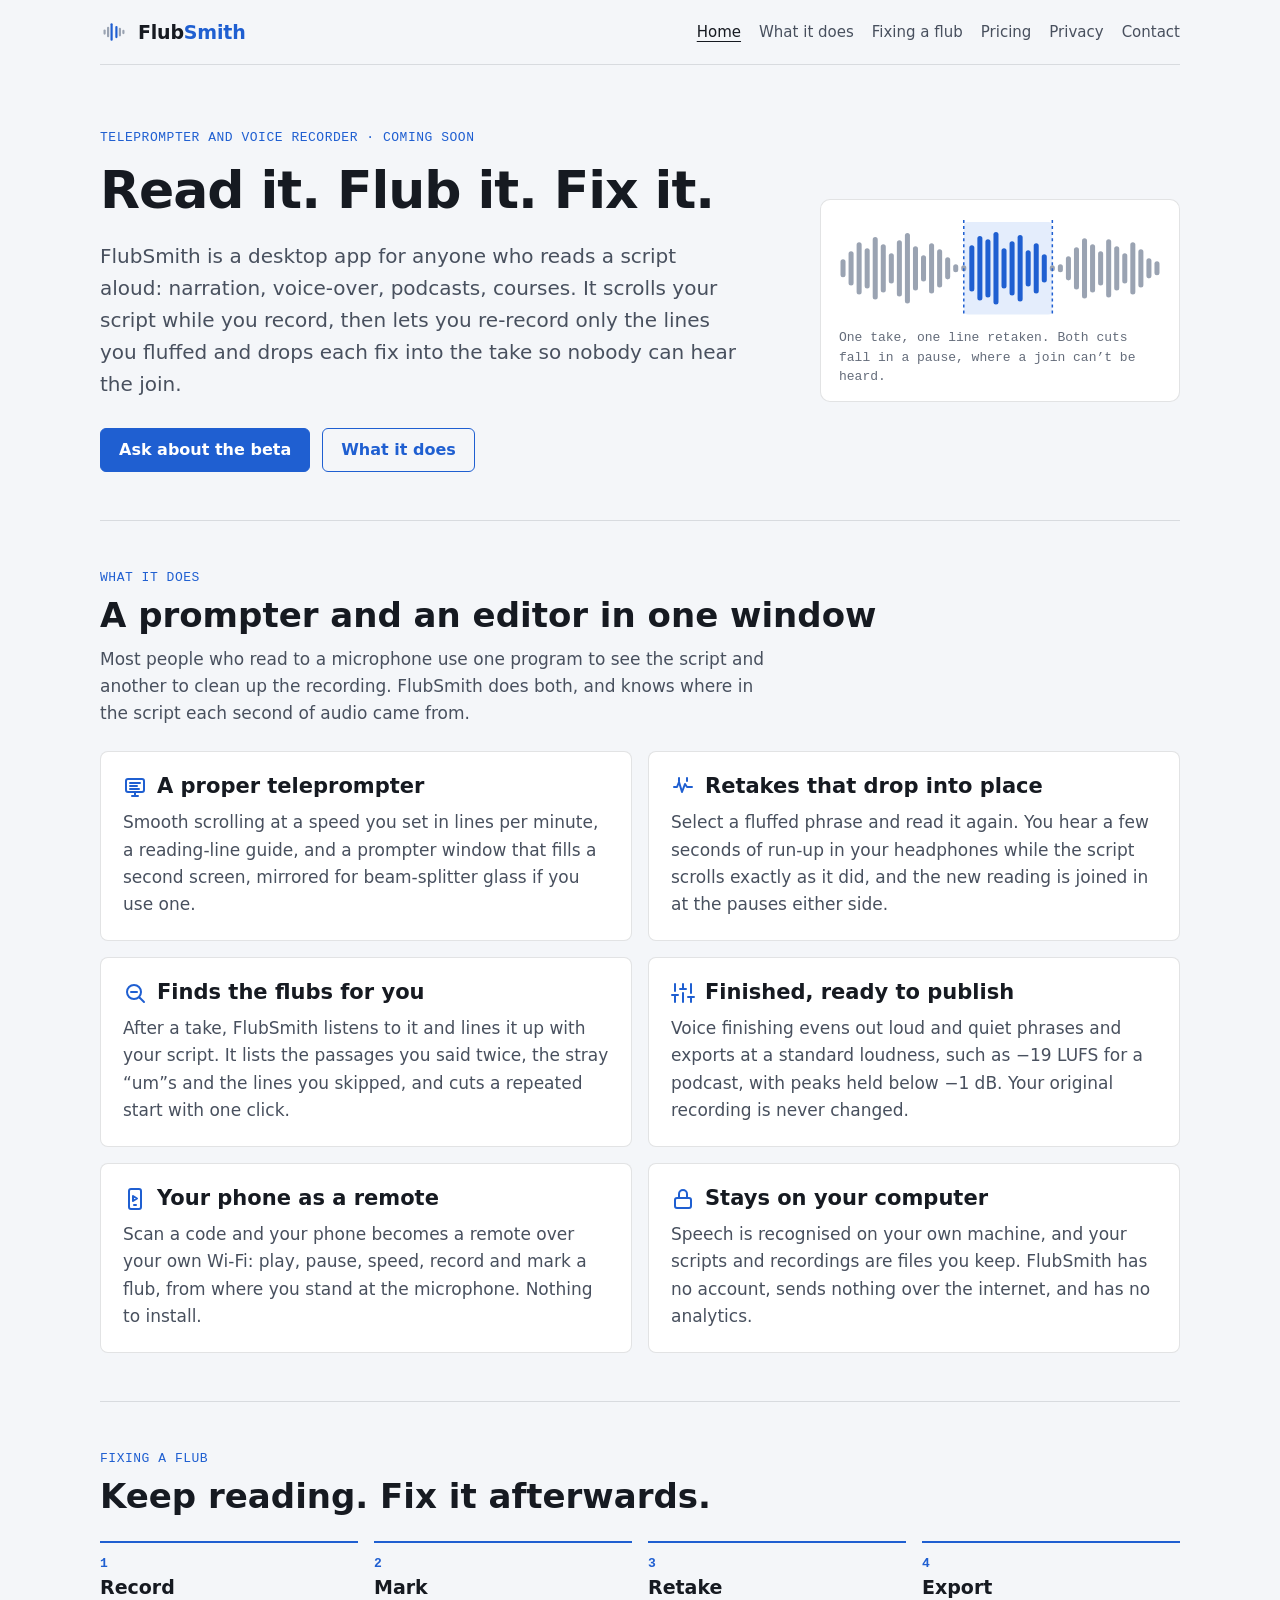
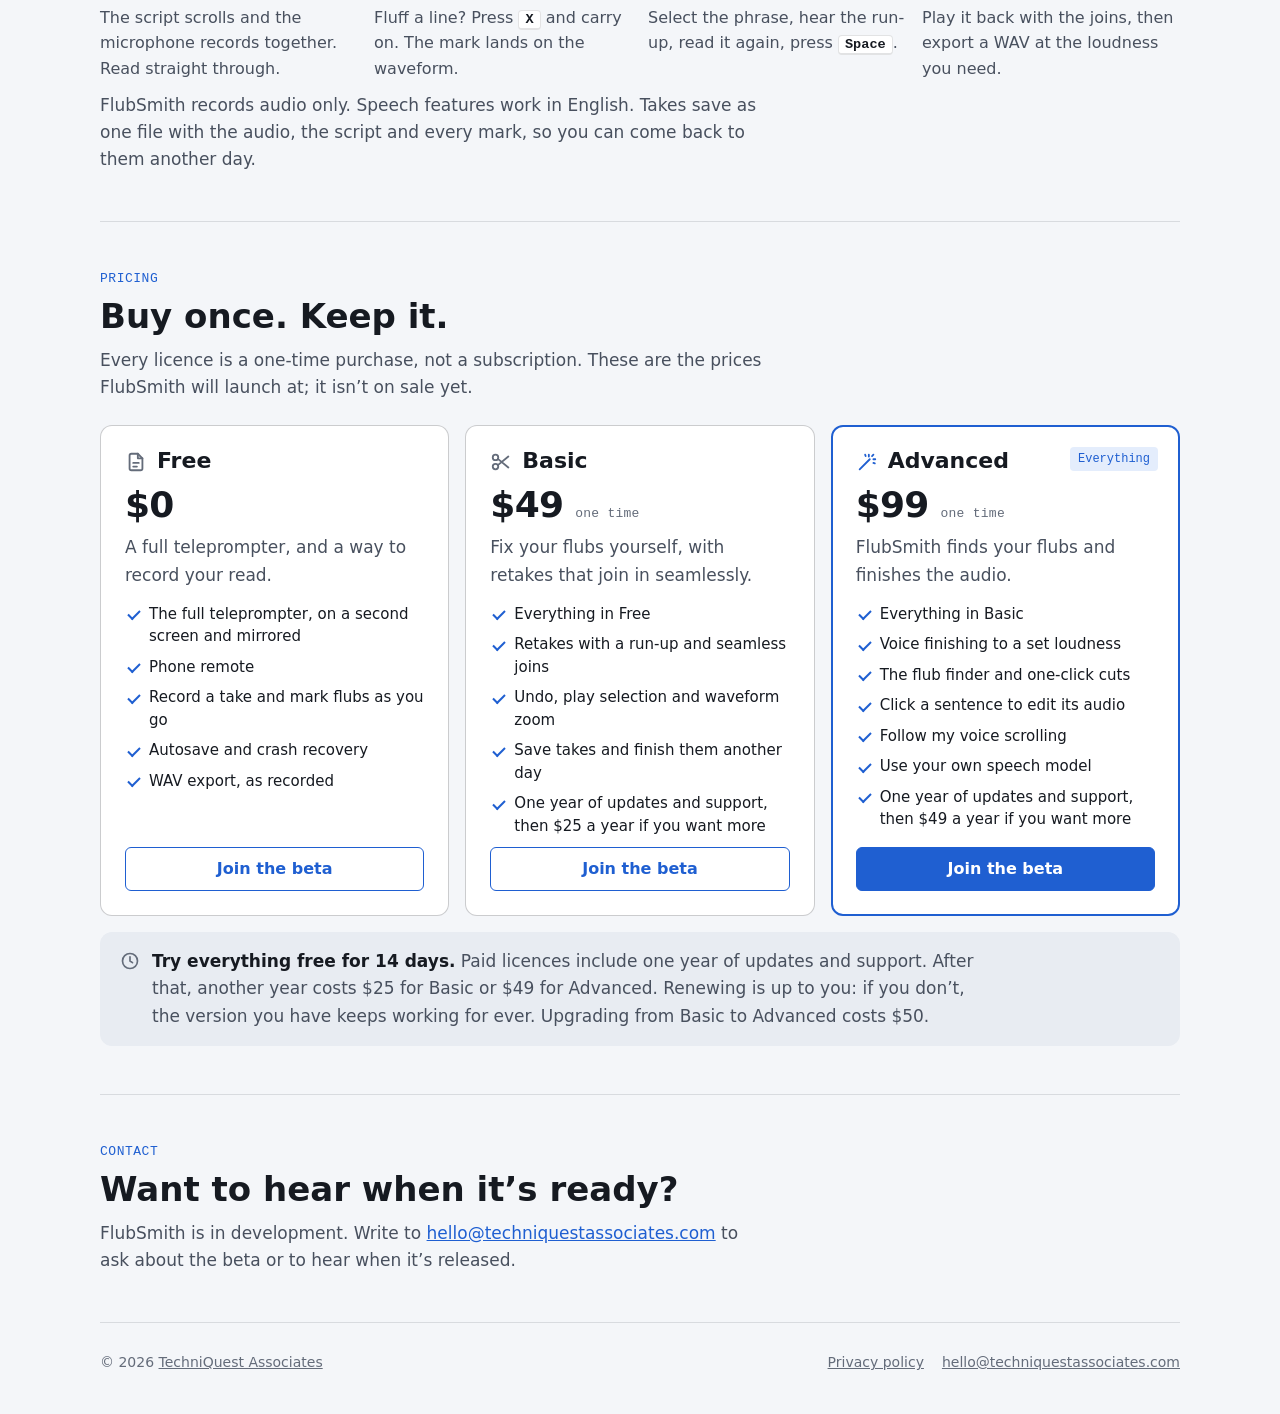
==== index.html @ 00a3069e "Add a Join the beta button to each pricing box Each button opens an email naming its tier. The boxes" ====
<!doctype html>
<html lang="en">
<head>
<meta charset="utf-8">
<meta name="viewport" content="width=device-width, initial-scale=1">
<title>FlubSmith: read your script, fix your flubs</title>
<meta name="description" content="FlubSmith is a desktop teleprompter and voice recorder. Read your script, re-record just the lines you fluffed, and export a clean take, without another program.">
<link rel="canonical" href="https://www.flubsmith.com/">
<link rel="icon" href="favicon.svg" type="image/svg+xml">
<link rel="stylesheet" href="site.css?v=4">
</head>
<body>
<svg width="0" height="0" style="position:absolute" aria-hidden="true">
  <defs>
    <g id="i-mark" class="mark"><g class="take"><rect x="4" y="13" width="2.5" height="6" rx="1.25"/><rect x="8" y="10" width="2.5" height="12" rx="1.25"/><rect x="21.5" y="11" width="2.5" height="10" rx="1.25"/><rect x="25.5" y="13.5" width="2.5" height="5" rx="1.25"/></g><g class="retake"><rect x="12" y="6" width="2.5" height="20" rx="1.25"/><rect x="17.5" y="9" width="2.5" height="14" rx="1.25"/></g></g>
    <g id="i-prompter" fill="none" stroke="currentColor" stroke-width="2" stroke-linecap="round" stroke-linejoin="round"><rect x="3" y="4" width="18" height="13" rx="2"/><path d="M7 8h10M7 11h7M7 14h9"/><path d="M9 21h6M12 17v4"/></g>
    <g id="i-retake" fill="none" stroke="currentColor" stroke-width="2" stroke-linecap="round" stroke-linejoin="round"><path d="M3 12h3l2-5 3 10 3-8 2 3h5"/><path d="M8 3v3M16 3v3"/></g>
    <g id="i-find" fill="none" stroke="currentColor" stroke-width="2" stroke-linecap="round" stroke-linejoin="round"><circle cx="11" cy="11" r="7"/><path d="M21 21l-4.5-4.5"/><path d="M8 11h6"/></g>
    <g id="i-level" fill="none" stroke="currentColor" stroke-width="2" stroke-linecap="round" stroke-linejoin="round"><path d="M4 21v-7M4 10V3M12 21v-9M12 8V3M20 21v-5M20 12V3"/><path d="M1 14h6M9 8h6M17 16h6"/></g>
    <g id="i-phone" fill="none" stroke="currentColor" stroke-width="2" stroke-linecap="round" stroke-linejoin="round"><rect x="6" y="2" width="12" height="20" rx="2"/><path d="M11 18h2"/><path d="M10 9l4 2.5-4 2.5z"/></g>
    <g id="i-script" fill="none" stroke="currentColor" stroke-width="2" stroke-linecap="round" stroke-linejoin="round"><path d="M14 3H7a2 2 0 0 0-2 2v14a2 2 0 0 0 2 2h10a2 2 0 0 0 2-2V8z"/><path d="M14 3v5h5"/><path d="M9 13h6M9 17h4"/></g>
    <g id="i-scissors" fill="none" stroke="currentColor" stroke-width="2" stroke-linecap="round" stroke-linejoin="round"><circle cx="6" cy="7" r="3"/><circle cx="6" cy="17" r="3"/><path d="M8.6 8.6L20 18M8.6 15.4L20 6"/></g>
    <g id="i-wand" fill="none" stroke="currentColor" stroke-width="2" stroke-linecap="round" stroke-linejoin="round"><path d="M4 20L15 9"/><path d="M14 4v2M19 9h2M17.5 5.5l1.5-1.5M10 4l.5 1.5M19 13l1.5.5"/></g>
    <g id="i-clock" fill="none" stroke="currentColor" stroke-width="2" stroke-linecap="round" stroke-linejoin="round"><circle cx="12" cy="12" r="9"/><path d="M12 7v5l3 2"/></g>
    <g id="i-lock"fill="none" stroke="currentColor" stroke-width="2" stroke-linecap="round" stroke-linejoin="round"><rect x="4" y="11" width="16" height="10" rx="2"/><path d="M8 11V7a4 4 0 0 1 8 0v4"/></g>
  </defs>
</svg>

<header class="wrap top">
  <a class="brand" href="./"><svg width="28" height="28" viewBox="0 0 32 32" aria-hidden="true"><use href="#i-mark"/></svg><span>Flub<span class="smith">Smith</span></span></a>
  <nav aria-label="Site">
    <a href="./" aria-current="page">Home</a>
    <a href="#what">What it does</a>
    <a href="#fix">Fixing a flub</a>
    <a href="#pricing">Pricing</a>
    <a href="privacy.html">Privacy</a>
    <a href="mailto:hello@techniquestassociates.com?subject=FlubSmith">Contact</a>
  </nav>
</header>

<main class="wrap">
  <section class="hero" aria-labelledby="hero-title">
    <div class="hero-text">
      <span class="eyebrow">Teleprompter and voice recorder · Coming soon</span>
      <h1 id="hero-title">Read it. Flub it. Fix it.</h1>
      <p class="lede">FlubSmith is a desktop app for anyone who reads a script aloud: narration, voice-over, podcasts, courses. It scrolls your script while you record, then lets you re-record only the lines you fluffed and drops each fix into the take so nobody can hear the join.</p>
      <div class="cta">
        <a class="btn" href="mailto:hello@techniquestassociates.com?subject=FlubSmith%20beta">Ask about the beta</a>
        <a class="btn quiet" href="#what">What it does</a>
      </div>
    </div>
    <figure class="take-figure">
      <svg width="320" height="100" viewBox="0 0 320 100" role="img" aria-label="A recorded take drawn as level bars, with one stretch in the middle re-recorded and joined in at the pauses either side.">
        <rect class="band" x="124" y="4" width="88" height="92" rx="4"/>
        <g class="bar"><rect x="1.5" y="41" width="5" height="18" rx="2.5"/><rect x="9.5" y="33" width="5" height="34" rx="2.5"/><rect x="17.5" y="24" width="5" height="52" rx="2.5"/><rect x="25.5" y="30" width="5" height="40" rx="2.5"/><rect x="33.5" y="19" width="5" height="62" rx="2.5"/><rect x="41.5" y="26" width="5" height="48" rx="2.5"/><rect x="49.5" y="35" width="5" height="30" rx="2.5"/><rect x="57.5" y="22" width="5" height="56" rx="2.5"/><rect x="65.5" y="15" width="5" height="70" rx="2.5"/><rect x="73.5" y="28" width="5" height="44" rx="2.5"/><rect x="81.5" y="37" width="5" height="26" rx="2.5"/><rect x="89.5" y="25" width="5" height="50" rx="2.5"/><rect x="97.5" y="31" width="5" height="38" rx="2.5"/><rect x="105.5" y="39" width="5" height="22" rx="2.5"/><rect x="113.5" y="46" width="5" height="8" rx="2.5"/><rect x="121.5" y="47" width="5" height="6" rx="2.5"/><rect x="209.5" y="47" width="5" height="6" rx="2.5"/><rect x="217.5" y="46" width="5" height="8" rx="2.5"/><rect x="225.5" y="38" width="5" height="24" rx="2.5"/><rect x="233.5" y="29" width="5" height="42" rx="2.5"/><rect x="241.5" y="20" width="5" height="60" rx="2.5"/><rect x="249.5" y="26" width="5" height="48" rx="2.5"/><rect x="257.5" y="33" width="5" height="34" rx="2.5"/><rect x="265.5" y="21" width="5" height="58" rx="2.5"/><rect x="273.5" y="28" width="5" height="44" rx="2.5"/><rect x="281.5" y="35" width="5" height="30" rx="2.5"/><rect x="289.5" y="24" width="5" height="52" rx="2.5"/><rect x="297.5" y="31" width="5" height="38" rx="2.5"/><rect x="305.5" y="40" width="5" height="20" rx="2.5"/><rect x="313.5" y="43" width="5" height="14" rx="2.5"/></g>
        <g class="fix"><rect x="129.5" y="27" width="5" height="46" rx="2.5"/><rect x="137.5" y="18" width="5" height="64" rx="2.5"/><rect x="145.5" y="21" width="5" height="58" rx="2.5"/><rect x="153.5" y="14" width="5" height="72" rx="2.5"/><rect x="161.5" y="30" width="5" height="40" rx="2.5"/><rect x="169.5" y="23" width="5" height="54" rx="2.5"/><rect x="177.5" y="17" width="5" height="66" rx="2.5"/><rect x="185.5" y="32" width="5" height="36" rx="2.5"/><rect x="193.5" y="25" width="5" height="50" rx="2.5"/><rect x="201.5" y="36" width="5" height="28" rx="2.5"/></g>
        <line class="cut" x1="124" y1="2" x2="124" y2="98"/>
        <line class="cut" x1="212" y1="2" x2="212" y2="98"/>
      </svg>
      <figcaption>One take, one line retaken. Both cuts fall in a pause, where a join can’t be heard.</figcaption>
    </figure>
  </section>

  <section class="section" id="what" aria-labelledby="what-title">
    <span class="eyebrow">What it does</span>
    <h2 id="what-title">A prompter and an editor in one window</h2>
    <p class="intro">Most people who read to a microphone use one program to see the script and another to clean up the recording. FlubSmith does both, and knows where in the script each second of audio came from.</p>
    <div class="cards">
      <article class="card">
        <h3><svg width="24" height="24" viewBox="0 0 24 24" aria-hidden="true"><use href="#i-prompter"/></svg>A proper teleprompter</h3>
        <p>Smooth scrolling at a speed you set in lines per minute, a reading-line guide, and a prompter window that fills a second screen, mirrored for beam-splitter glass if you use one.</p>
      </article>
      <article class="card">
        <h3><svg width="24" height="24" viewBox="0 0 24 24" aria-hidden="true"><use href="#i-retake"/></svg>Retakes that drop into place</h3>
        <p>Select a fluffed phrase and read it again. You hear a few seconds of run-up in your headphones while the script scrolls exactly as it did, and the new reading is joined in at the pauses either side.</p>
      </article>
      <article class="card">
        <h3><svg width="24" height="24" viewBox="0 0 24 24" aria-hidden="true"><use href="#i-find"/></svg>Finds the flubs for you</h3>
        <p>After a take, FlubSmith listens to it and lines it up with your script. It lists the passages you said twice, the stray “um”s and the lines you skipped, and cuts a repeated start with one click.</p>
      </article>
      <article class="card">
        <h3><svg width="24" height="24" viewBox="0 0 24 24" aria-hidden="true"><use href="#i-level"/></svg>Finished, ready to publish</h3>
        <p>Voice finishing evens out loud and quiet phrases and exports at a standard loudness, such as −19 LUFS for a podcast, with peaks held below −1 dB. Your original recording is never changed.</p>
      </article>
      <article class="card">
        <h3><svg width="24" height="24" viewBox="0 0 24 24" aria-hidden="true"><use href="#i-phone"/></svg>Your phone as a remote</h3>
        <p>Scan a code and your phone becomes a remote over your own Wi-Fi: play, pause, speed, record and mark a flub, from where you stand at the microphone. Nothing to install.</p>
      </article>
      <article class="card">
        <h3><svg width="24" height="24" viewBox="0 0 24 24" aria-hidden="true"><use href="#i-lock"/></svg>Stays on your computer</h3>
        <p>Speech is recognised on your own machine, and your scripts and recordings are files you keep. FlubSmith has no account, sends nothing over the internet, and has no analytics.</p>
      </article>
    </div>
  </section>

  <section class="section" id="fix" aria-labelledby="fix-title">
    <span class="eyebrow">Fixing a flub</span>
    <h2 id="fix-title">Keep reading. Fix it afterwards.</h2>
    <ol class="steps">
      <li><h3>Record</h3><p>The script scrolls and the microphone records together. Read straight through.</p></li>
      <li><h3>Mark</h3><p>Fluff a line? Press <kbd>X</kbd> and carry on. The mark lands on the waveform.</p></li>
      <li><h3>Retake</h3><p>Select the phrase, hear the run-up, read it again, press <kbd>Space</kbd>.</p></li>
      <li><h3>Export</h3><p>Play it back with the joins, then export a WAV at the loudness you need.</p></li>
    </ol>
    <p class="intro">FlubSmith records audio only. Speech features work in English. Takes save as one file with the audio, the script and every mark, so you can come back to them another day.</p>
  </section>

  <section class="section" id="pricing" aria-labelledby="pricing-title">
    <span class="eyebrow">Pricing</span>
    <h2 id="pricing-title">Buy once. Keep it.</h2>
    <p class="intro">Every licence is a one-time purchase, not a subscription. These are the prices FlubSmith will launch at; it isn’t on sale yet.</p>
    <div class="plans">
      <article class="plan">
        <h3><svg width="24" height="24" viewBox="0 0 24 24" aria-hidden="true"><use href="#i-script"/></svg>Free</h3>
        <p class="price">$0</p>
        <p class="pitch">A full teleprompter, and a way to record your read.</p>
        <ul>
          <li>The full teleprompter, on a second screen and mirrored</li>
          <li>Phone remote</li>
          <li>Record a take and mark flubs as you go</li>
          <li>Autosave and crash recovery</li>
          <li>WAV export, as recorded</li>
        </ul>
        <a class="btn quiet" href="mailto:hello@techniquestassociates.com?subject=FlubSmith%20beta%3A%20Free">Join the beta</a>
      </article>
      <article class="plan">
        <h3><svg width="24" height="24" viewBox="0 0 24 24" aria-hidden="true"><use href="#i-scissors"/></svg>Basic</h3>
        <p class="price">$49 <span>one time</span></p>
        <p class="pitch">Fix your flubs yourself, with retakes that join in seamlessly.</p>
        <ul>
          <li>Everything in Free</li>
          <li>Retakes with a run-up and seamless joins</li>
          <li>Undo, play selection and waveform zoom</li>
          <li>Save takes and finish them another day</li>
          <li>One year of updates and support, then $25 a year if you want more</li>
        </ul>
        <a class="btn quiet" href="mailto:hello@techniquestassociates.com?subject=FlubSmith%20beta%3A%20Basic">Join the beta</a>
      </article>
      <article class="plan feat">
        <span class="tag">Everything</span>
        <h3><svg width="24" height="24" viewBox="0 0 24 24" aria-hidden="true"><use href="#i-wand"/></svg>Advanced</h3>
        <p class="price">$99 <span>one time</span></p>
        <p class="pitch">FlubSmith finds your flubs and finishes the audio.</p>
        <ul>
          <li>Everything in Basic</li>
          <li>Voice finishing to a set loudness</li>
          <li>The flub finder and one-click cuts</li>
          <li>Click a sentence to edit its audio</li>
          <li>Follow my voice scrolling</li>
          <li>Use your own speech model</li>
          <li>One year of updates and support, then $49 a year if you want more</li>
        </ul>
        <a class="btn" href="mailto:hello@techniquestassociates.com?subject=FlubSmith%20beta%3A%20Advanced">Join the beta</a>
      </article>
    </div>
    <div class="trial">
      <svg width="24" height="24" viewBox="0 0 24 24" aria-hidden="true"><use href="#i-clock"/></svg>
      <p><strong>Try everything free for 14 days.</strong> Paid licences include one year of updates and support. After that, another year costs $25 for Basic or $49 for Advanced. Renewing is up to you: if you don’t, the version you have keeps working for ever. Upgrading from Basic to Advanced costs $50.</p>
    </div>
  </section>

  <section class="section" id="contact" aria-labelledby="contact-title">
    <span class="eyebrow">Contact</span>
    <h2 id="contact-title">Want to hear when it’s ready?</h2>
    <p class="intro">FlubSmith is in development. Write to <a href="mailto:hello@techniquestassociates.com?subject=FlubSmith">hello@techniquestassociates.com</a> to ask about the beta or to hear when it’s released.</p>
  </section>
</main>

<footer class="wrap site-foot">
  <span>&copy; 2026 <a href="https://techniquestassociates.com/">TechniQuest Associates</a></span>
  <nav aria-label="Footer"><a href="privacy.html">Privacy policy</a><a href="mailto:hello@techniquestassociates.com">hello@techniquestassociates.com</a></nav>
</footer>
</body>
</html>
---- site.css ----
/* flubsmith.com: one page about FlubSmith, a privacy page and a page-not-found page.
   System fonts, no trackers, light and dark. Laid out like the other TechniQuest sites,
   in FlubSmith's own colours: cool slate and the blue of a retake. */
:root {
  --paper: #f4f6f9;
  --surface: #ffffff;
  --ink: #161a21;
  --ink-2: #48505e;
  --ink-3: #646c7a;
  --rule: rgba(22, 26, 33, 0.12);
  --accent: #1f5fd1;
  --accent-soft: #e4edfc;
  --wave: #9aa3b2;
  --rule-strong: rgba(22, 26, 33, 0.22);
  --shade: #e8ecf2;
  --font-display: "Segoe UI Variable Display", "Segoe UI", system-ui, -apple-system, "Helvetica Neue", sans-serif;
  --font-body: "Segoe UI Variable Text", "Segoe UI", system-ui, -apple-system, "Helvetica Neue", sans-serif;
  --font-mono: ui-monospace, "Cascadia Mono", "SF Mono", Consolas, monospace;
}
@media (prefers-color-scheme: dark) {
  :root:not([data-theme="light"]) {
    --paper: #16181d; --surface: #1e2128; --ink: #e6e8ec; --ink-2: #bcc2cc; --ink-3: #9aa1ae;
    --rule: rgba(255, 255, 255, 0.12); --accent: #6ea4fa; --accent-soft: #1a2a45; --wave: #5c6372; --rule-strong: rgba(255, 255, 255, 0.22); --shade: #22262e;
    color-scheme: dark;
  }
}
:root[data-theme="dark"] {
  --paper: #16181d; --surface: #1e2128; --ink: #e6e8ec; --ink-2: #bcc2cc; --ink-3: #9aa1ae;
  --rule: rgba(255, 255, 255, 0.12); --accent: #6ea4fa; --accent-soft: #1a2a45; --wave: #5c6372; --rule-strong: rgba(255, 255, 255, 0.22); --shade: #22262e;
  color-scheme: dark;
}

* { box-sizing: border-box; }
body { background: var(--paper); color: var(--ink); font: 17px/1.6 var(--font-body); margin: 0; }
h1, h2, h3 { font-family: var(--font-display); line-height: 1.2; margin: 0; text-wrap: balance; }
p { margin: 0; }
a { color: var(--accent); }
a:focus-visible { outline: 2px solid var(--accent); outline-offset: 2px; border-radius: 2px; }
kbd { font: 600 0.85em var(--font-mono); padding: 1px 6px; border: 1px solid var(--rule); border-bottom-width: 2px; border-radius: 4px; background: var(--surface); color: var(--ink); }

.wrap { width: min(1080px, 100% - 32px); margin-inline: auto; }

/* ---------- Header ---------- */
.top { display: flex; align-items: center; justify-content: space-between; flex-wrap: wrap; gap: 12px 16px; padding-block: 18px; border-bottom: 1px solid var(--rule); }
.brand { display: flex; align-items: center; gap: 10px; font: 700 19px/1 var(--font-display); color: var(--ink); text-decoration: none; letter-spacing: -0.01em; }
.brand .smith { color: var(--accent); }
.brand svg { width: 28px; height: 28px; flex: none; }
.top nav { display: flex; flex-wrap: wrap; gap: 4px 18px; font-size: 15px; }
.top nav a { color: var(--ink-2); text-decoration: none; }
.top nav a:hover, .top nav a[aria-current="page"] { color: var(--ink); text-decoration: underline; text-underline-offset: 4px; }

/* The mark: a take drawn as level bars, the re-recorded flub in the middle in blue. */
.mark .take { fill: var(--wave); }
.mark .retake { fill: var(--accent); }

/* ---------- Hero ---------- */
.hero { padding-block: 64px 48px; display: grid; grid-template-columns: minmax(0, 1fr) minmax(0, 360px); gap: 40px; align-items: center; }
.hero-text { max-width: 44rem; min-width: 0; }
.eyebrow { display: block; font: 500 13px/1.4 var(--font-mono); letter-spacing: 0.04em; text-transform: uppercase; color: var(--accent); }
.hero h1 { font-size: clamp(34px, 5vw, 52px); font-weight: 700; letter-spacing: -0.02em; margin-top: 12px; }
.lede { font-size: 20px; color: var(--ink-2); margin-top: 18px; max-width: 40rem; }
.cta { margin-top: 28px; display: flex; flex-wrap: wrap; gap: 12px; }
.btn { display: inline-block; font: 600 16px/1 var(--font-body); padding: 13px 18px; border: 1px solid var(--accent); border-radius: 6px; background: var(--accent); color: var(--surface); text-decoration: none; }
.btn.quiet { background: transparent; color: var(--accent); border: 1px solid var(--accent); }

/* A take with one flub fixed: the waveform, the cut either side at a pause, and the
   retake dropped into place. */
.take-figure { margin: 0; background: var(--surface); border: 1px solid var(--rule); border-radius: 10px; padding: 18px 18px 14px; }
.take-figure svg { display: block; width: 100%; height: auto; }
.take-figure .bar { fill: var(--wave); }
.take-figure .fix { fill: var(--accent); }
.take-figure .cut { stroke: var(--accent); stroke-width: 1.5; stroke-dasharray: 3 3; }
.take-figure .band { fill: var(--accent-soft); }
.take-figure figcaption { margin-top: 10px; font: 13px/1.5 var(--font-mono); color: var(--ink-3); }

/* ---------- Sections ---------- */
.section { border-top: 1px solid var(--rule); padding-block: 48px; }
.section > h2 { font-size: clamp(26px, 3.2vw, 34px); font-weight: 700; margin-top: 8px; }
.section > p.intro { color: var(--ink-2); margin-top: 10px; max-width: 42rem; }
.cards { margin-top: 24px; display: grid; gap: 16px; grid-template-columns: repeat(2, minmax(0, 1fr)); }
.card { background: var(--surface); border: 1px solid var(--rule); border-radius: 8px; padding: 22px; display: grid; gap: 10px; align-content: start; }
.card h3 { font-size: 21px; font-weight: 700; display: flex; align-items: center; gap: 10px; }
.card h3 svg { width: 24px; height: 24px; color: var(--accent); flex: none; }
.card p { color: var(--ink-2); }

/* The four steps of fixing a flub: a real sequence, so it is numbered. */
.steps { margin: 24px 0 0; padding: 0; list-style: none; counter-reset: step; display: grid; gap: 16px; grid-template-columns: repeat(4, minmax(0, 1fr)); }
.steps li { counter-increment: step; border-top: 2px solid var(--accent); padding-top: 14px; display: grid; gap: 6px; align-content: start; }
.steps li::before { content: counter(step); font: 600 13px/1 var(--font-mono); color: var(--accent); }
.steps h3 { font-size: 19px; font-weight: 700; }
.steps p { color: var(--ink-2); font-size: 16px; }

/* ---------- Pricing ---------- */
/* Each tier in its own clearly outlined box, an icon beside its name, and the trial
   note in a shaded box underneath. */
.plans { margin-top: 24px; display: grid; gap: 16px; grid-template-columns: repeat(3, minmax(0, 1fr)); align-items: stretch; }
.plan { position: relative; background: var(--surface); border: 1px solid var(--rule-strong); border-radius: 12px; padding: 22px 24px 24px; display: flex; flex-direction: column; gap: 10px; transition: border-color 0.15s ease, background-color 0.15s ease; }
/* A light highlight on hover; the button is what to click. Each button sits at the foot of its box, level with the others. */
.plan:hover { border-color: var(--accent); }
.plan .btn { margin-top: auto; text-align: center; }
.btn.quiet:hover { background: var(--accent-soft); }
@media (prefers-reduced-motion: reduce) { .plan { transition: none; } }
.plan.feat { border: 2px solid var(--accent); padding: 21px 23px 23px; }
.plan .tag { position: absolute; top: 20px; right: 20px; }
.plan h3 { font-size: 22px; font-weight: 700; display: flex; align-items: center; gap: 10px; }
.plan h3 svg { width: 22px; height: 22px; color: var(--ink-3); flex: none; }
.plan.feat h3 svg { color: var(--accent); }
.plan .price { font: 700 36px/1.1 var(--font-display); letter-spacing: -0.02em; font-variant-numeric: tabular-nums; }
.plan .price span { font: 500 13px/1 var(--font-mono); letter-spacing: 0.02em; color: var(--ink-3); }
.plan .pitch { color: var(--ink-2); }
.plan ul { margin: 4px 0 0; padding: 0; list-style: none; display: grid; gap: 8px; font-size: 15px; line-height: 1.5; color: var(--ink); }
.plan li { padding-left: 24px; position: relative; }
.plan li::before { content: ""; position: absolute; left: 3px; top: 0.5em; width: 10px; height: 5px; border-left: 2px solid var(--accent); border-bottom: 2px solid var(--accent); transform: rotate(-45deg); }
.tag { justify-self: start; font: 500 12px/1 var(--font-mono); padding: 6px 8px; border-radius: 4px; background: var(--accent-soft); color: var(--accent); }
.trial { margin-top: 16px; background: var(--shade); border-radius: 12px; padding: 16px 20px; display: flex; gap: 12px; align-items: flex-start; }
.trial svg { width: 20px; height: 20px; color: var(--ink-3); flex: none; margin-top: 3px; }
.trial p { color: var(--ink-2); max-width: 52rem; }
.trial strong { color: var(--ink); }

/* ---------- Footer ---------- */
.site-foot { border-top: 1px solid var(--rule); padding-block: 28px 40px; display: flex; flex-wrap: wrap; justify-content: space-between; gap: 12px 24px; font-size: 14px; color: var(--ink-3); }
.site-foot nav { display: flex; flex-wrap: wrap; gap: 4px 18px; }
.site-foot a { color: var(--ink-3); overflow-wrap: anywhere; }

/* ---------- Policy pages ---------- */
.doc { max-width: 720px; padding-block: 40px 56px; }
.doc h1 { font-size: 36px; font-weight: 700; }
.doc h2 { font-size: 21px; font-weight: 700; margin-top: 32px; }
.doc p, .doc ul { margin-top: 10px; color: var(--ink-2); }
.doc ul { padding-left: 22px; display: grid; gap: 6px; }
.doc .updated { font: 13px/1.5 var(--font-mono); color: var(--ink-3); margin-top: 8px; }
.doc .summary { margin-top: 24px; background: var(--surface); border: 1px solid var(--rule); border-radius: 6px; padding: 16px 18px; }
.doc .summary p { margin-top: 0; }
.doc code { font: 14px var(--font-mono); background: var(--rule); padding: 1px 5px; border-radius: 3px; overflow-wrap: anywhere; }

@media (max-width: 900px) {
  .hero { grid-template-columns: minmax(0, 1fr); }
  .take-figure { max-width: 420px; }
  .steps { grid-template-columns: repeat(2, minmax(0, 1fr)); }
  .plans { grid-template-columns: minmax(0, 1fr); max-width: 520px; }
}
@media (max-width: 640px) {
  .hero { padding-block: 40px 32px; }
  .cards, .steps { grid-template-columns: minmax(0, 1fr); }
}
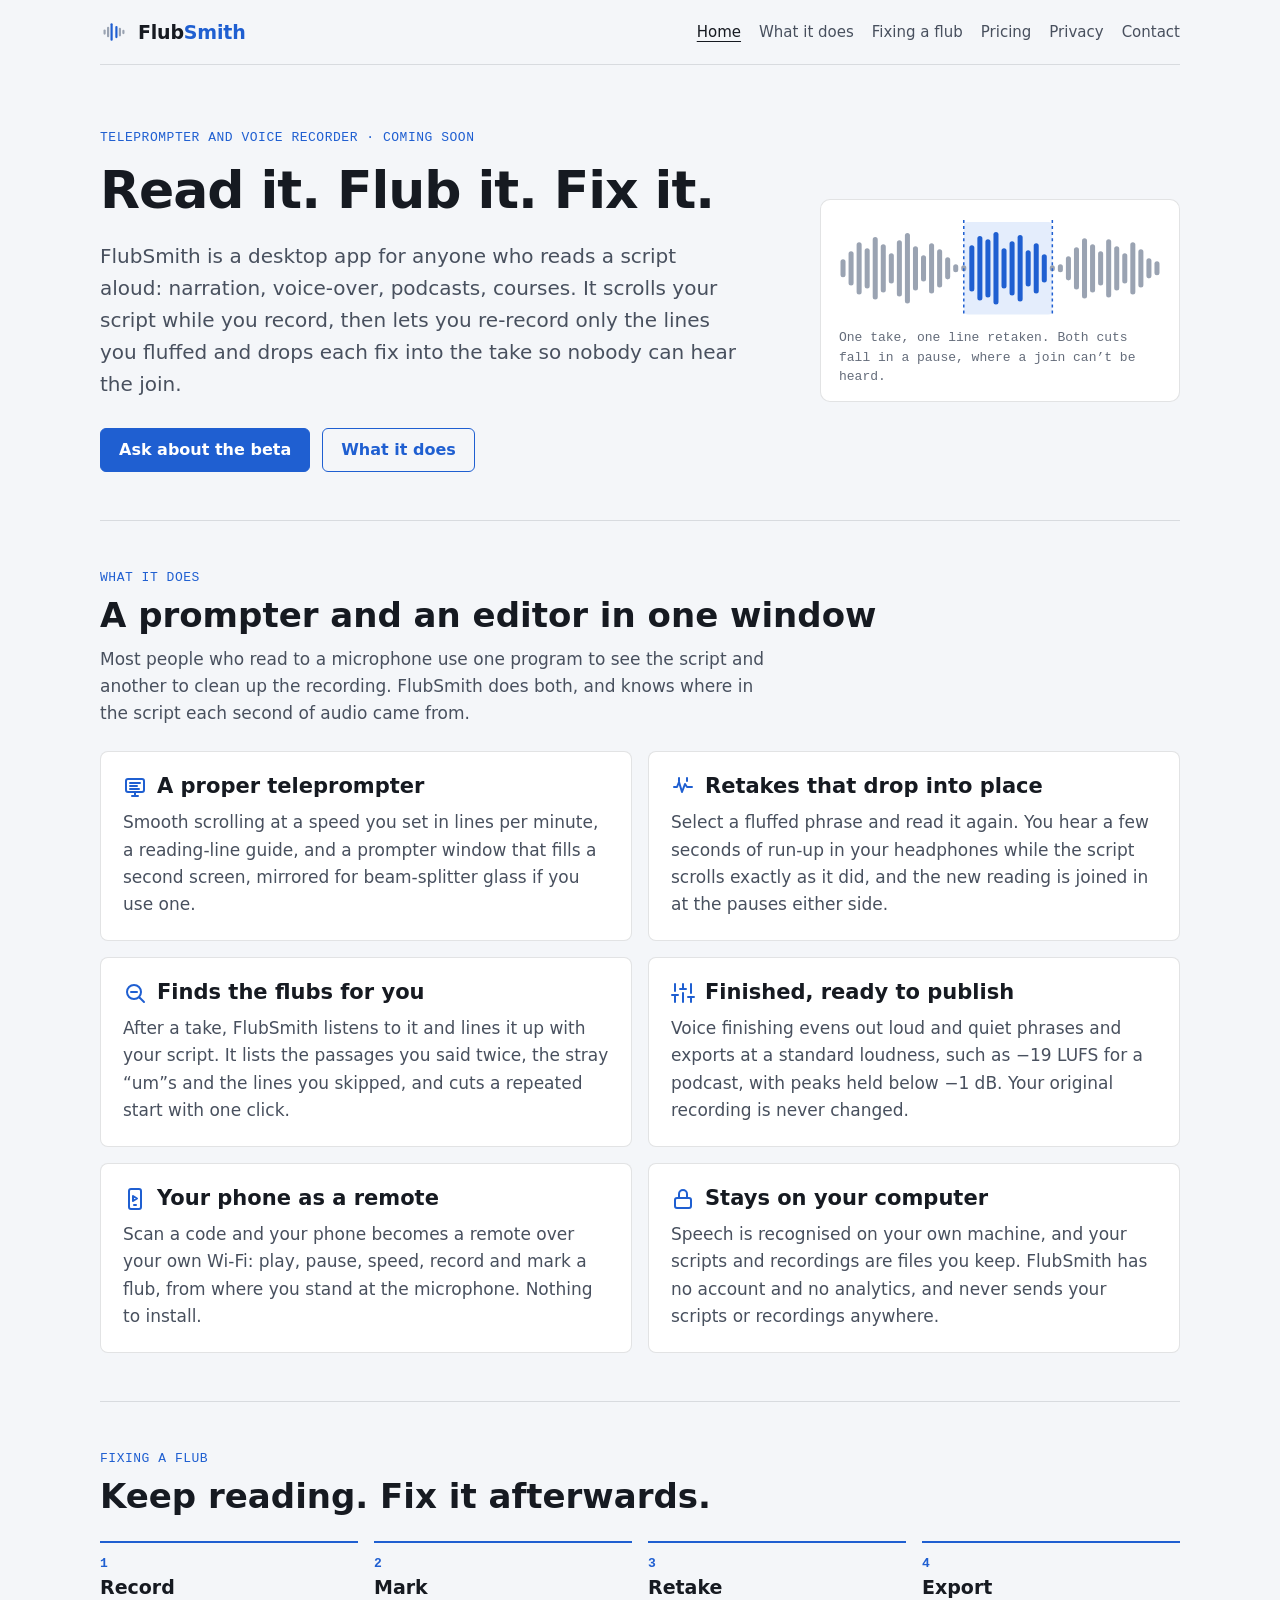
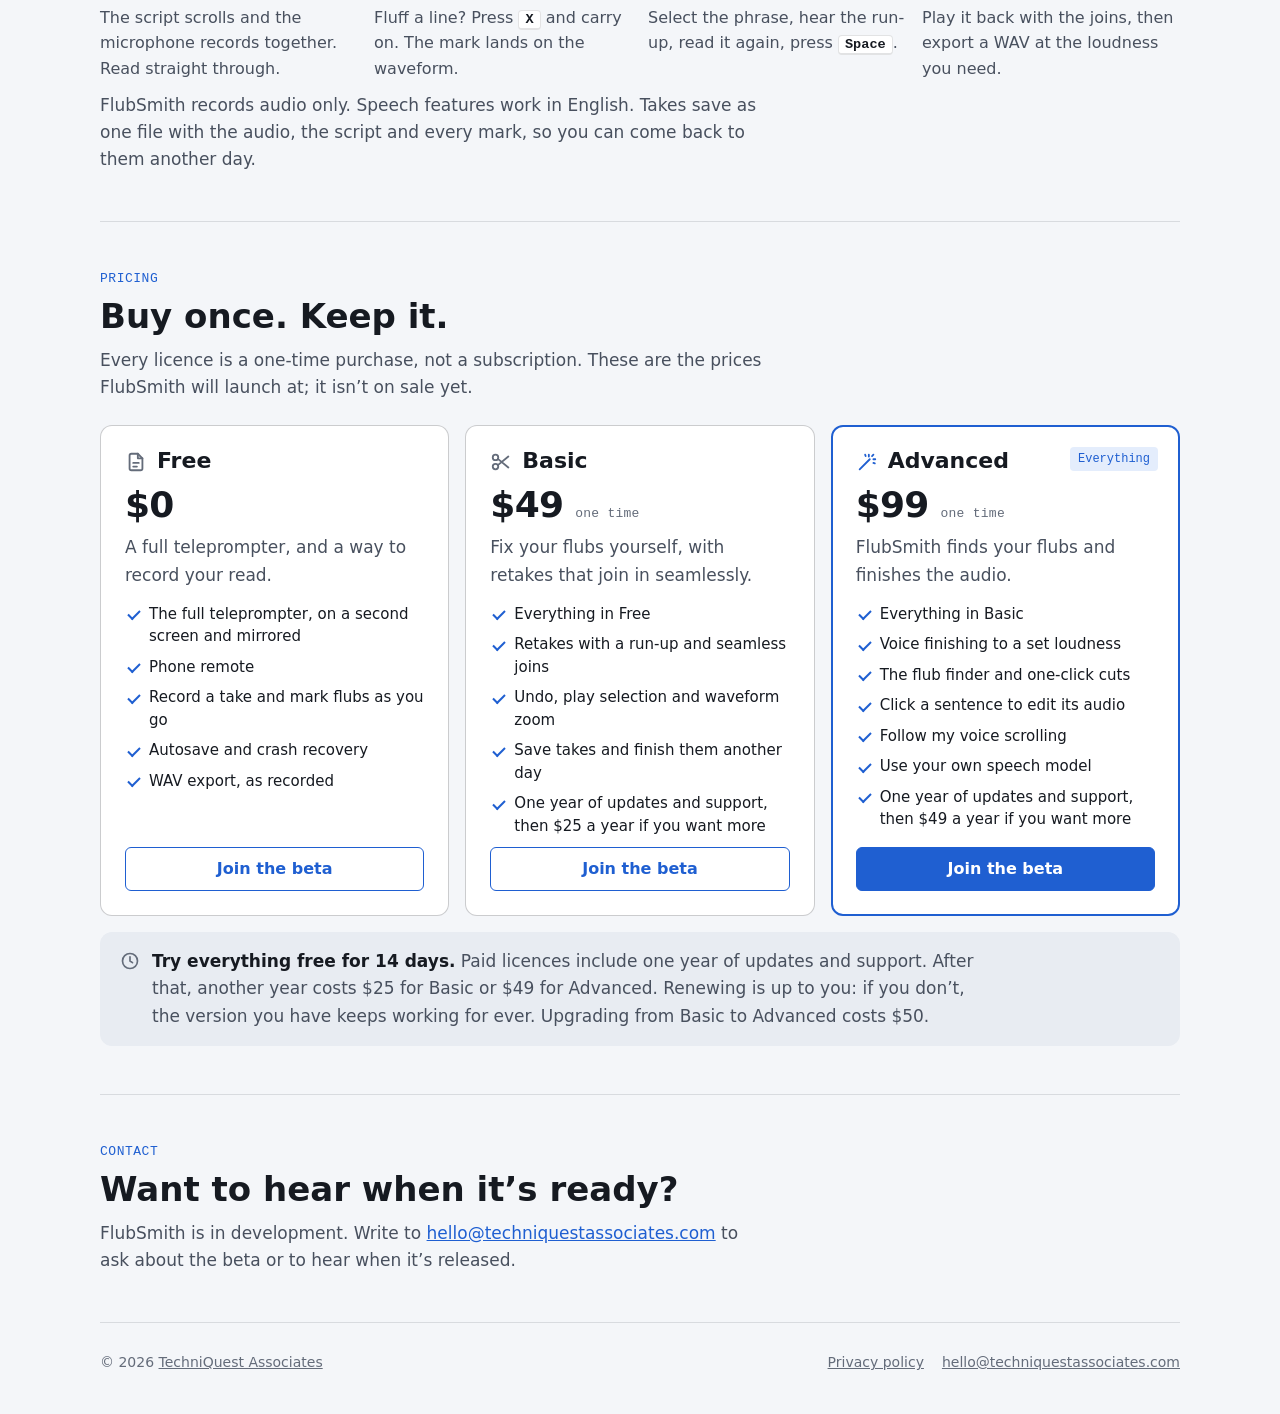
==== commit f00ab0ce: "Say what a license check sends FlubSmith now checks license keys with Lemon Squeezy. The privacy pol" ====
--- a/index.html
+++ b/index.html
@@ -88,7 +88,7 @@
       </article>
       <article class="card">
         <h3><svg width="24" height="24" viewBox="0 0 24 24" aria-hidden="true"><use href="#i-lock"/></svg>Stays on your computer</h3>
-        <p>Speech is recognised on your own machine, and your scripts and recordings are files you keep. FlubSmith has no account, sends nothing over the internet, and has no analytics.</p>
+        <p>Speech is recognised on your own machine, and your scripts and recordings are files you keep. FlubSmith has no account and no analytics, and never sends your scripts or recordings anywhere.</p>
       </article>
     </div>
   </section>
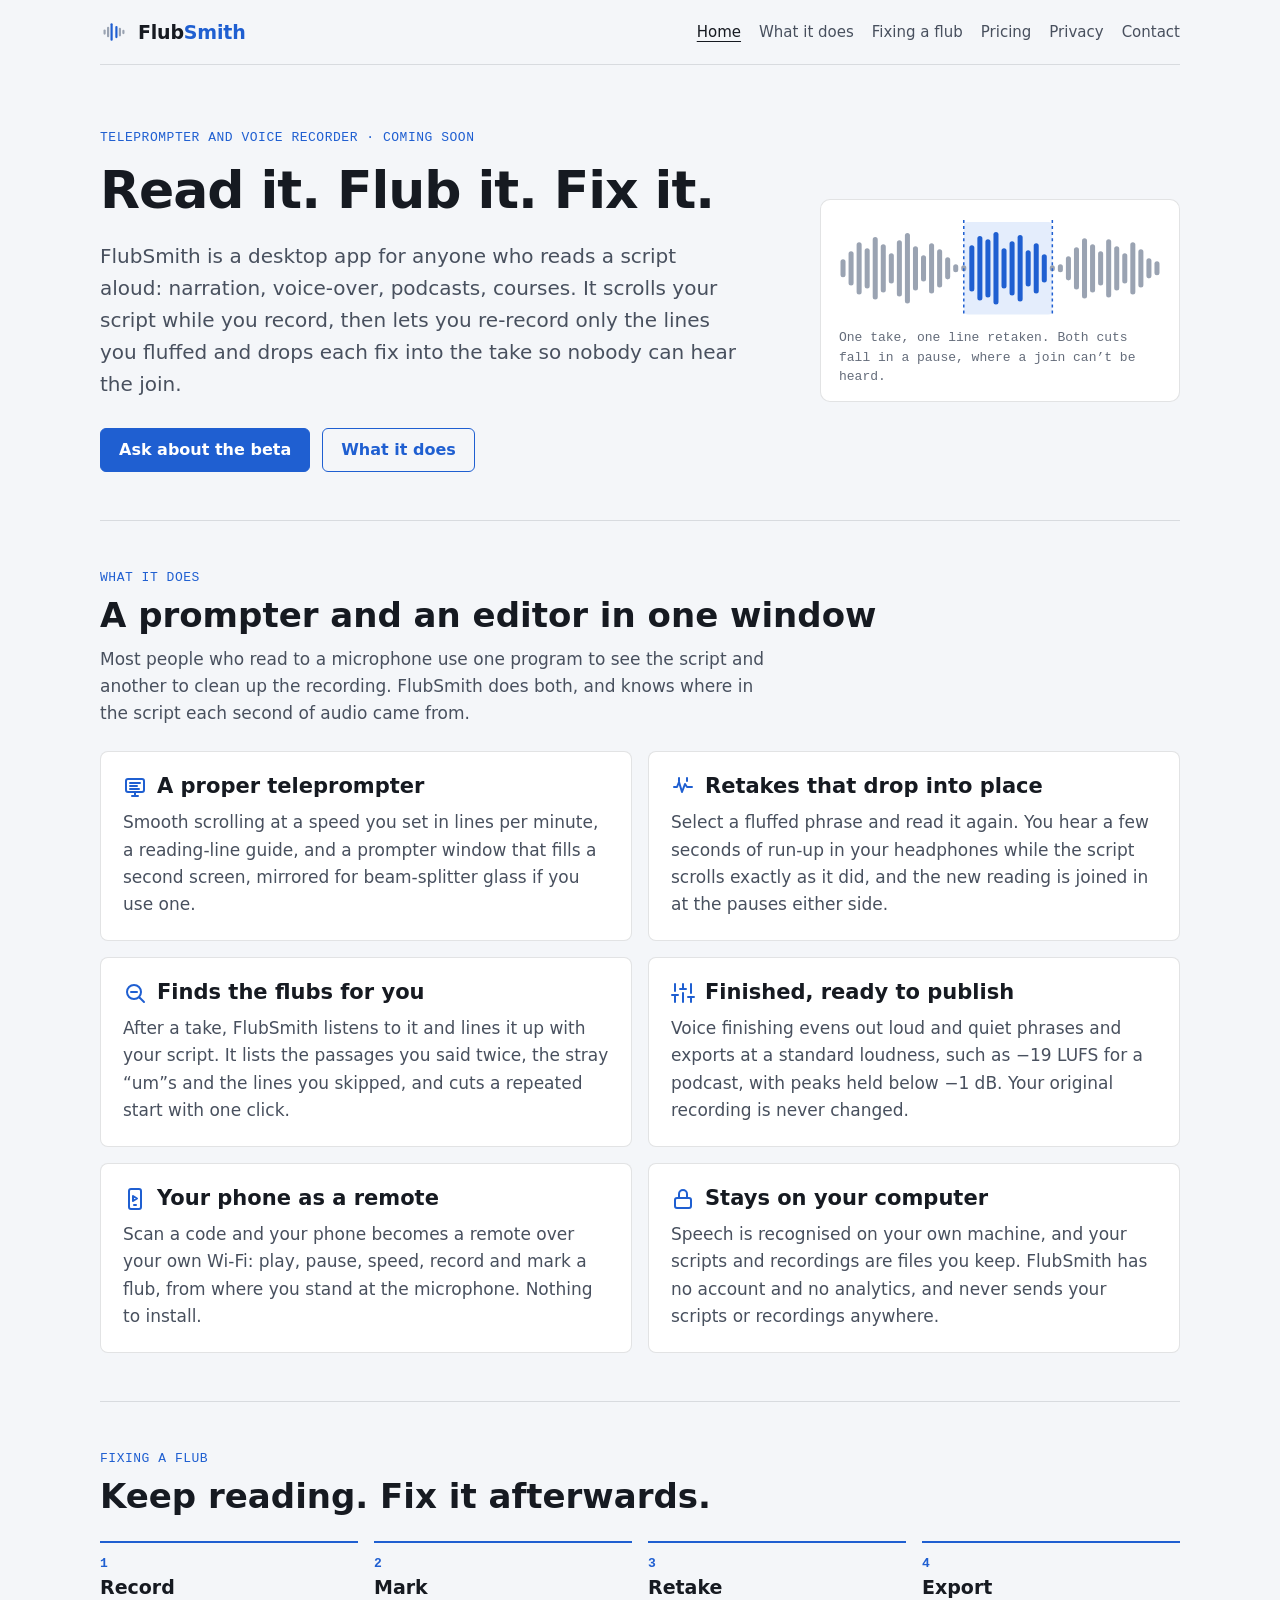
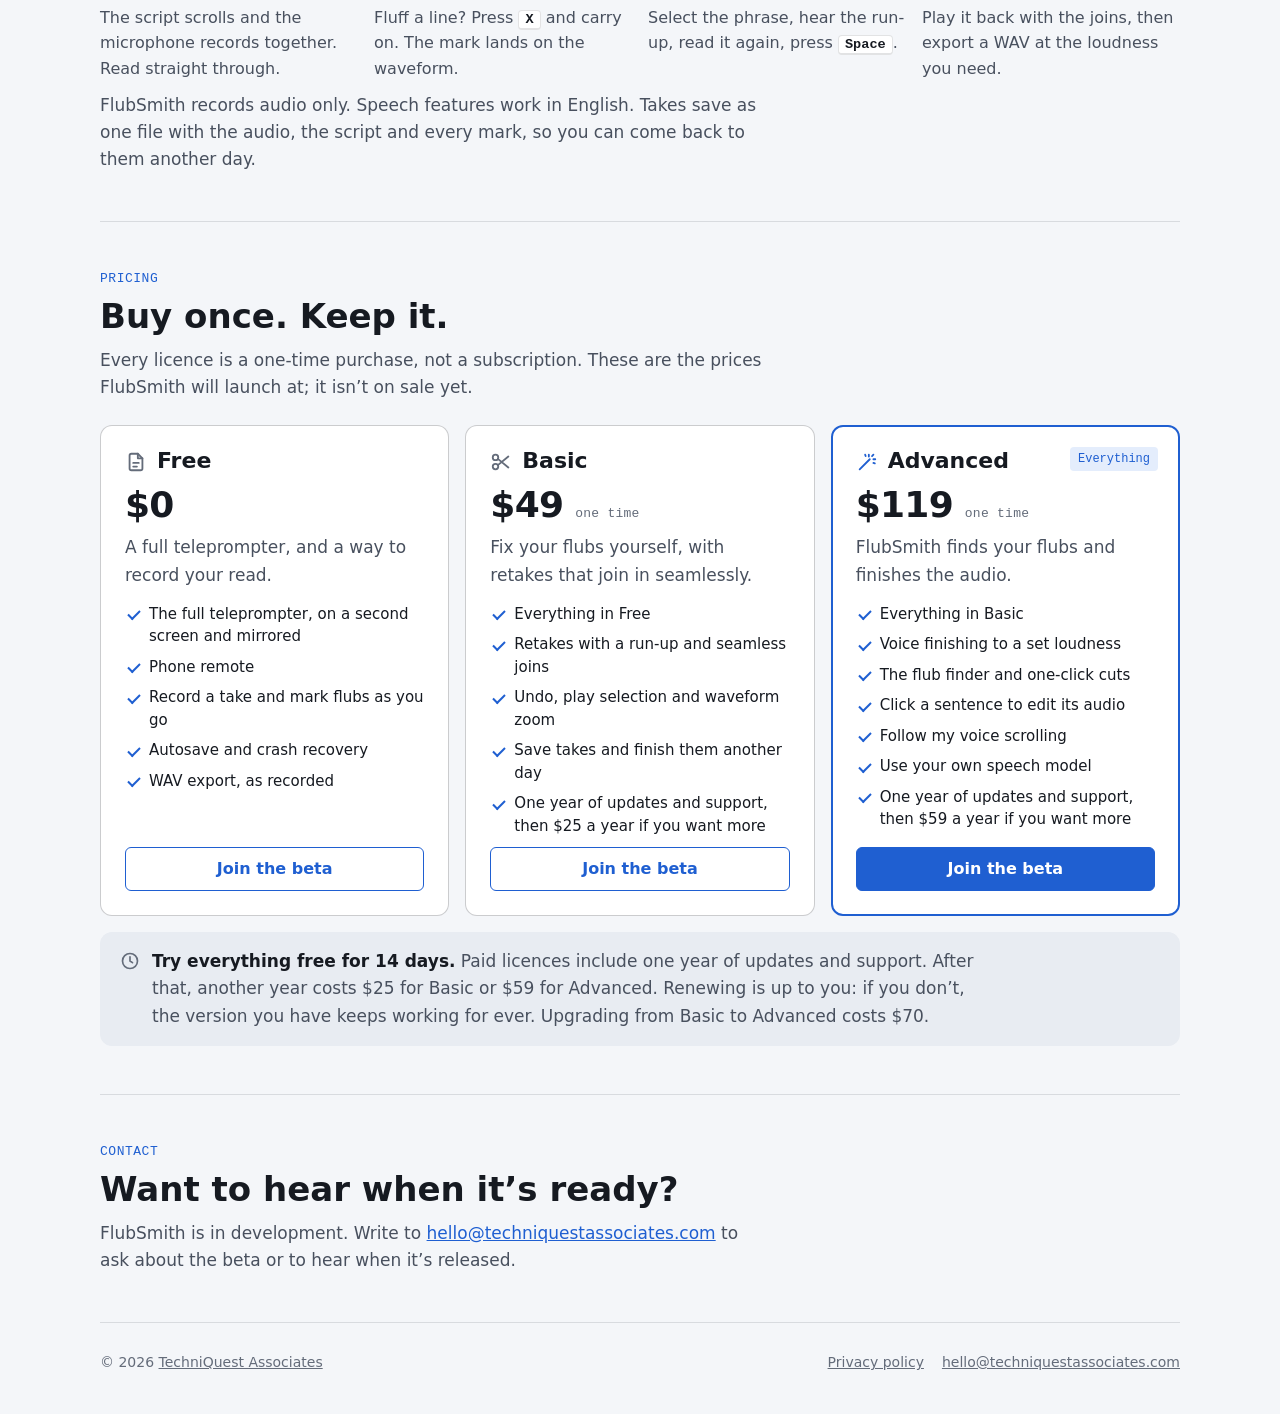
==== commit 40bd753a: "Set Advanced to $119, its renewal to $59, and the upgrade to $70" ====
--- a/index.html
+++ b/index.html
@@ -7,7 +7,7 @@
 <meta name="description" content="FlubSmith is a desktop teleprompter and voice recorder. Read your script, re-record just the lines you fluffed, and export a clean take, without another program.">
 <link rel="canonical" href="https://www.flubsmith.com/">
 <link rel="icon" href="favicon.svg" type="image/svg+xml">
-<link rel="stylesheet" href="site.css?v=4">
+<link rel="stylesheet" href="site.css?v=5">
 </head>
 <body>
 <svg width="0" height="0" style="position:absolute" aria-hidden="true">
@@ -139,7 +139,7 @@
       <article class="plan feat">
         <span class="tag">Everything</span>
         <h3><svg width="24" height="24" viewBox="0 0 24 24" aria-hidden="true"><use href="#i-wand"/></svg>Advanced</h3>
-        <p class="price">$99 <span>one time</span></p>
+        <p class="price">$119 <span>one time</span></p>
         <p class="pitch">FlubSmith finds your flubs and finishes the audio.</p>
         <ul>
           <li>Everything in Basic</li>
@@ -148,14 +148,14 @@
           <li>Click a sentence to edit its audio</li>
           <li>Follow my voice scrolling</li>
           <li>Use your own speech model</li>
-          <li>One year of updates and support, then $49 a year if you want more</li>
+          <li>One year of updates and support, then $59 a year if you want more</li>
         </ul>
         <a class="btn" href="mailto:hello@techniquestassociates.com?subject=FlubSmith%20beta%3A%20Advanced">Join the beta</a>
       </article>
     </div>
     <div class="trial">
       <svg width="24" height="24" viewBox="0 0 24 24" aria-hidden="true"><use href="#i-clock"/></svg>
-      <p><strong>Try everything free for 14 days.</strong> Paid licences include one year of updates and support. After that, another year costs $25 for Basic or $49 for Advanced. Renewing is up to you: if you don’t, the version you have keeps working for ever. Upgrading from Basic to Advanced costs $50.</p>
+      <p><strong>Try everything free for 14 days.</strong> Paid licences include one year of updates and support. After that, another year costs $25 for Basic or $59 for Advanced. Renewing is up to you: if you don’t, the version you have keeps working for ever. Upgrading from Basic to Advanced costs $70.</p>
     </div>
   </section>
 
--- a/site.css
+++ b/site.css
@@ -117,6 +117,19 @@
 .trial p { color: var(--ink-2); max-width: 52rem; }
 .trial strong { color: var(--ink); }
 
+/* ---------- Thank-you page: the license keys after checkout ---------- */
+.thanks .key-status { margin-top: 12px; font-size: 18px; color: var(--ink); }
+.thanks h2 { font-size: 21px; font-weight: 700; margin-top: 32px; }
+#licenses { display: grid; gap: 16px; margin-top: 20px; }
+.key-card { background: var(--surface); border: 1px solid var(--rule-strong); border-radius: 12px; padding: 20px 22px; display: grid; gap: 10px; }
+.key-card h2 { margin-top: 0; }
+.key-id { font: 500 14px/1.4 var(--font-mono); color: var(--ink-2); }
+.key-label { font-size: 14px; color: var(--ink-3); }
+.key-text { width: 100%; min-width: 0; resize: none; font: 13px/1.5 var(--font-mono); color: var(--ink); background: var(--paper); border: 1px solid var(--rule-strong); border-radius: 6px; padding: 10px 12px; overflow-wrap: anywhere; word-break: break-all; }
+.key-text:focus { outline: 2px solid var(--accent); outline-offset: 1px; }
+.key-card .btn { justify-self: start; cursor: pointer; }
+.key-steps { padding-left: 22px; display: grid; gap: 6px; }
+
 /* ---------- Footer ---------- */
 .site-foot { border-top: 1px solid var(--rule); padding-block: 28px 40px; display: flex; flex-wrap: wrap; justify-content: space-between; gap: 12px 24px; font-size: 14px; color: var(--ink-3); }
 .site-foot nav { display: flex; flex-wrap: wrap; gap: 4px 18px; }
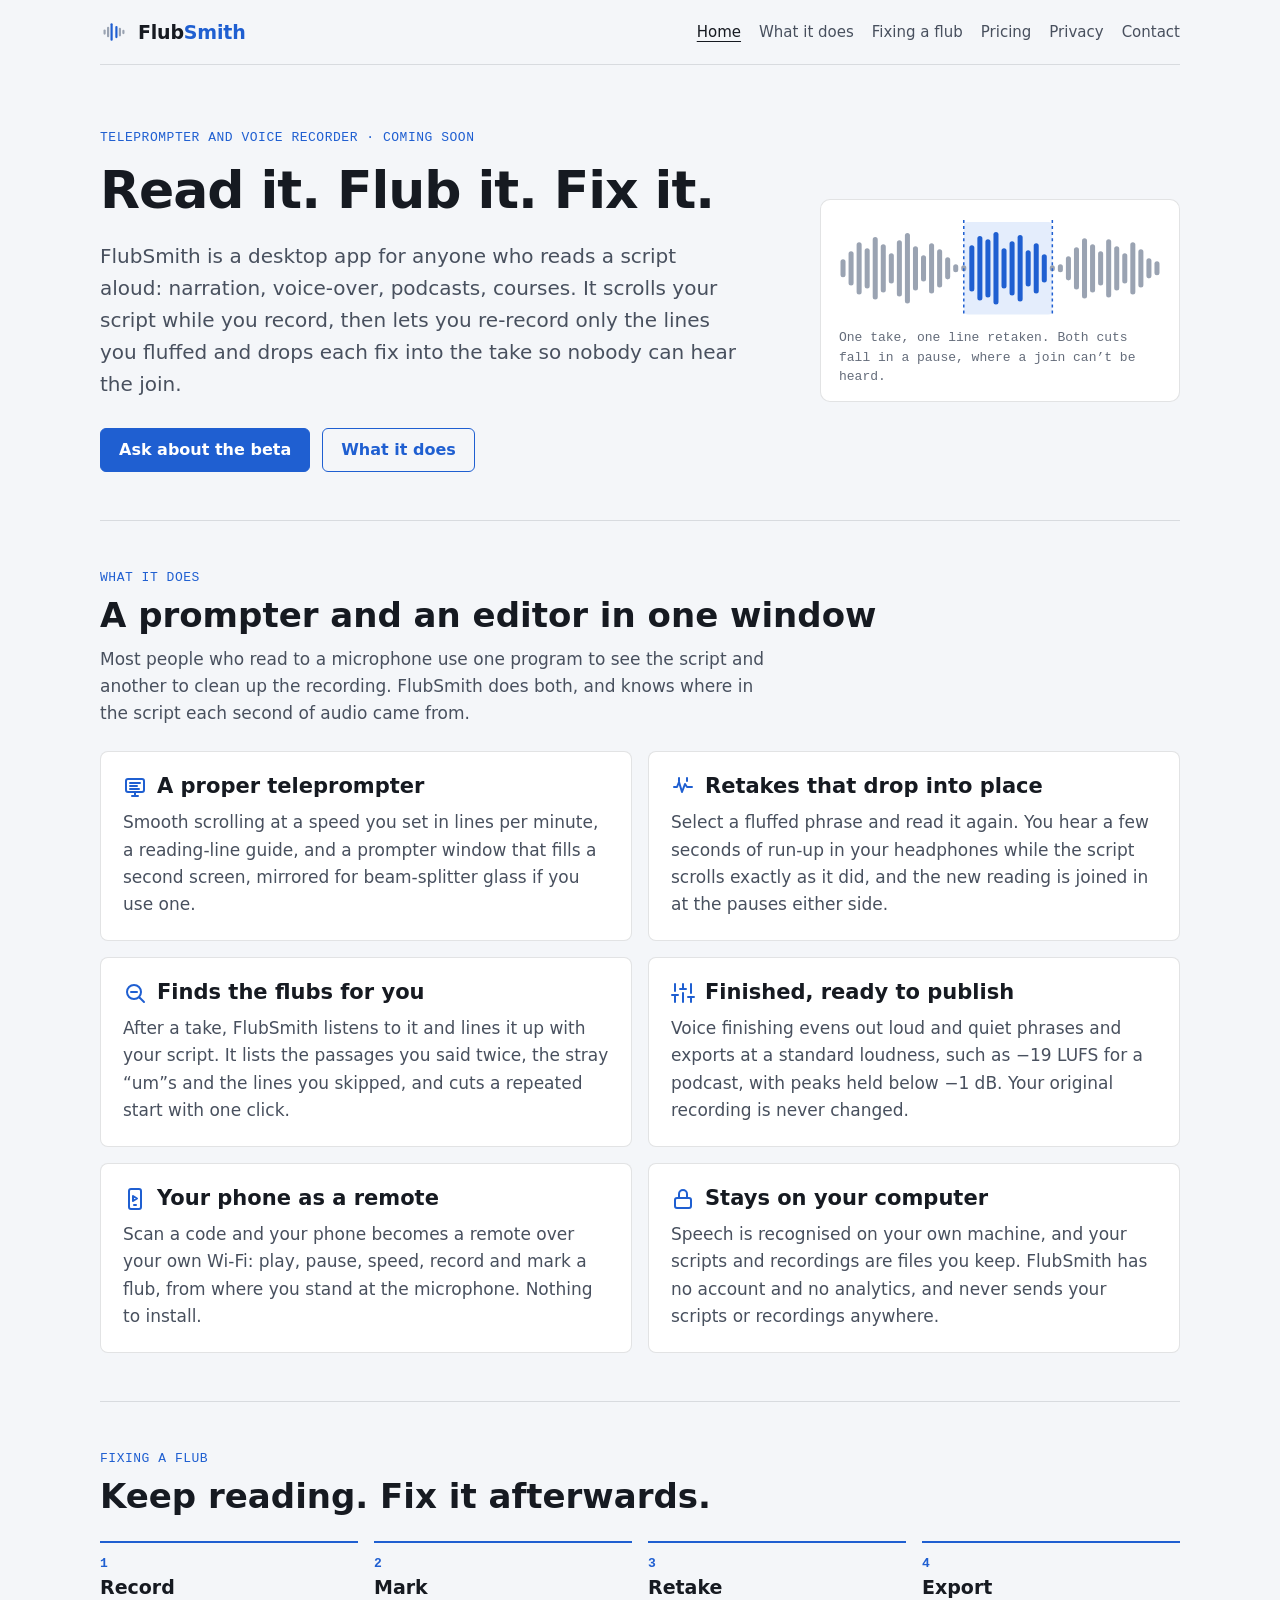
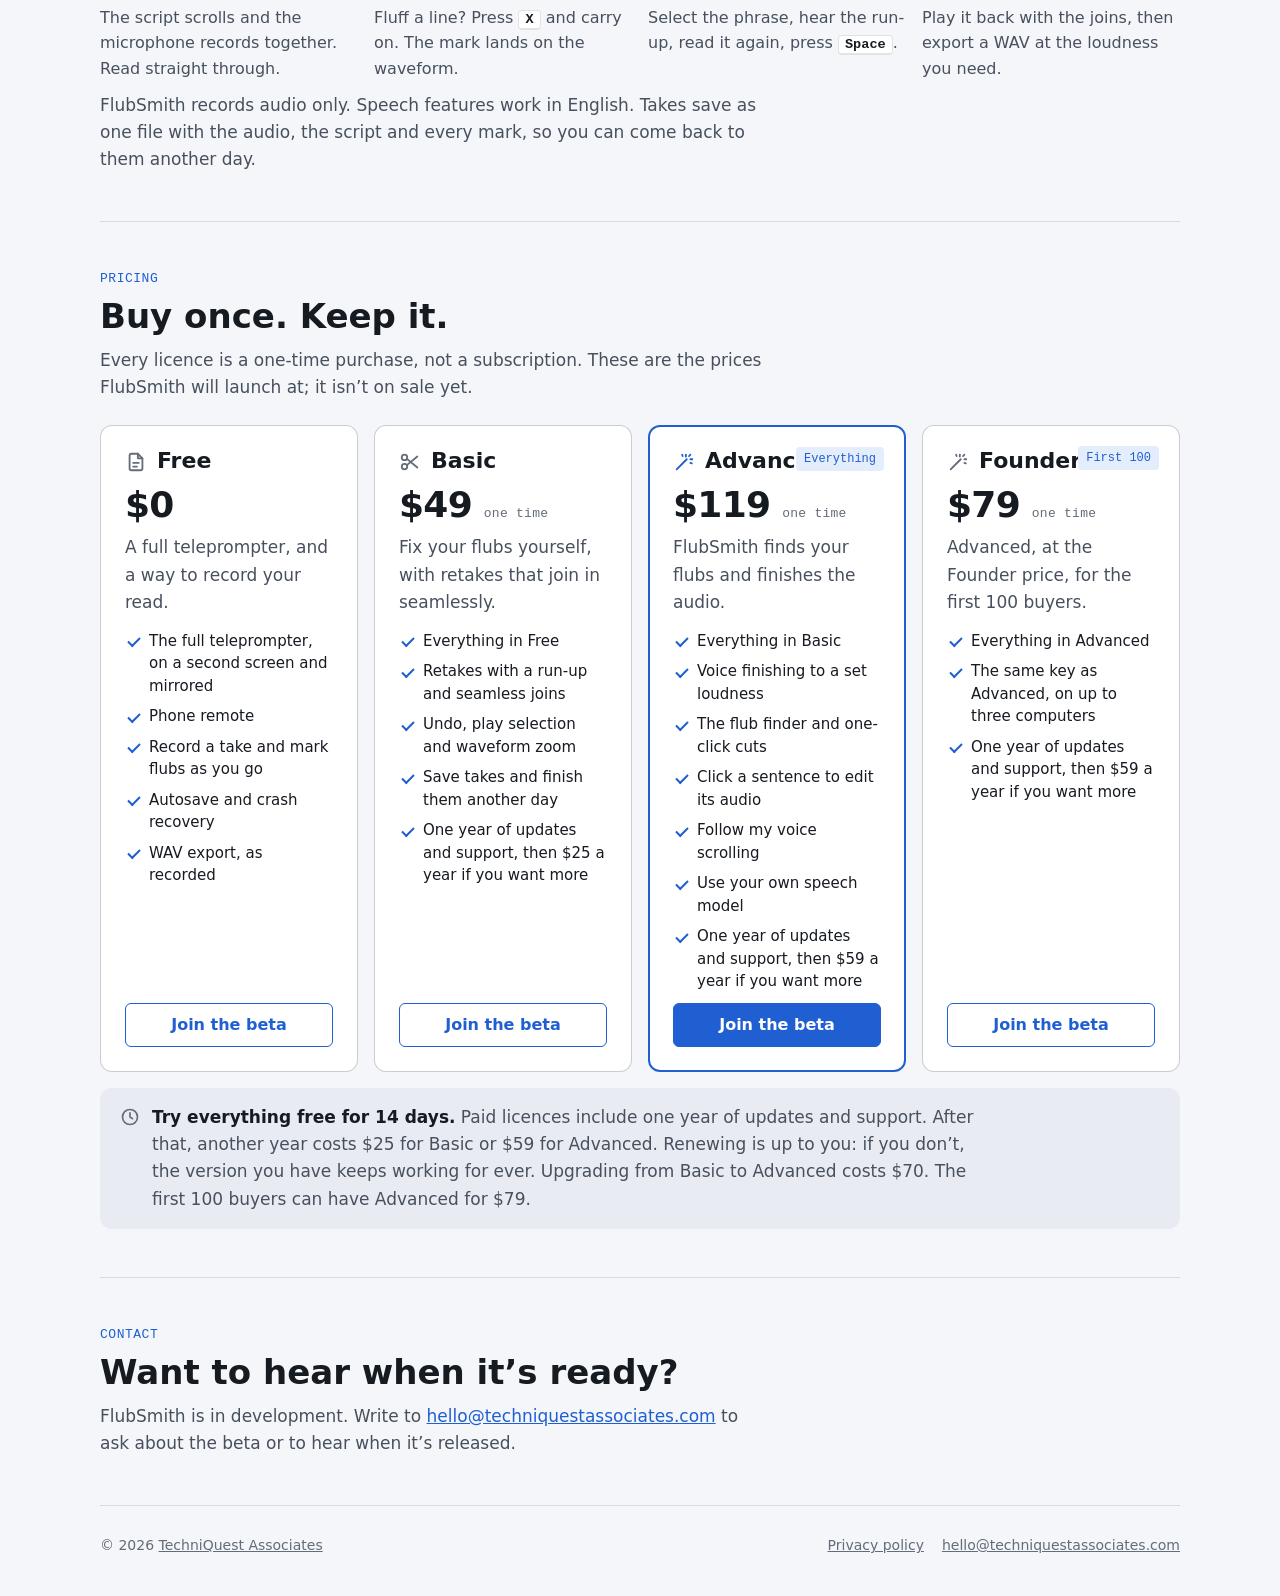
==== commit 947947e3: "Add a Founder card: Advanced for $79 for the first 100 buyers, with how many are left" ====
--- a/index.html
+++ b/index.html
@@ -7,7 +7,7 @@
 <meta name="description" content="FlubSmith is a desktop teleprompter and voice recorder. Read your script, re-record just the lines you fluffed, and export a clean take, without another program.">
 <link rel="canonical" href="https://www.flubsmith.com/">
 <link rel="icon" href="favicon.svg" type="image/svg+xml">
-<link rel="stylesheet" href="site.css?v=5">
+<link rel="stylesheet" href="site.css?v=6">
 </head>
 <body>
 <svg width="0" height="0" style="position:absolute" aria-hidden="true">
@@ -152,10 +152,23 @@
         </ul>
         <a class="btn" href="mailto:hello@techniquestassociates.com?subject=FlubSmith%20beta%3A%20Advanced">Join the beta</a>
       </article>
+      <article class="plan" id="founder">
+        <span class="tag">First 100</span>
+        <h3><svg width="24" height="24" viewBox="0 0 24 24" aria-hidden="true"><use href="#i-wand"/></svg>Founder</h3>
+        <p class="price">$79 <span>one time</span></p>
+        <p class="pitch">Advanced, at the Founder price, for the first 100 buyers.</p>
+        <ul>
+          <li>Everything in Advanced</li>
+          <li>The same key as Advanced, on up to three computers</li>
+          <li>One year of updates and support, then $59 a year if you want more</li>
+        </ul>
+        <p class="left" id="founder-left" role="status" aria-live="polite" hidden></p>
+        <a class="btn quiet" data-buy="founder" href="mailto:hello@techniquestassociates.com?subject=FlubSmith%20beta%3A%20Founder">Join the beta</a>
+      </article>
     </div>
     <div class="trial">
       <svg width="24" height="24" viewBox="0 0 24 24" aria-hidden="true"><use href="#i-clock"/></svg>
-      <p><strong>Try everything free for 14 days.</strong> Paid licences include one year of updates and support. After that, another year costs $25 for Basic or $59 for Advanced. Renewing is up to you: if you don’t, the version you have keeps working for ever. Upgrading from Basic to Advanced costs $70.</p>
+      <p><strong>Try everything free for 14 days.</strong> Paid licences include one year of updates and support. After that, another year costs $25 for Basic or $59 for Advanced. Renewing is up to you: if you don’t, the version you have keeps working for ever. Upgrading from Basic to Advanced costs $70. The first 100 buyers can have Advanced for $79.</p>
     </div>
   </section>
 
@@ -170,5 +183,31 @@
   <span>&copy; 2026 <a href="https://techniquestassociates.com/">TechniQuest Associates</a></span>
   <nav aria-label="Footer"><a href="privacy.html">Privacy policy</a><a href="mailto:hello@techniquestassociates.com">hello@techniquestassociates.com</a></nav>
 </footer>
+
+<script>
+// How many Founder licences are left, from the license key service
+// (techniquest-keys, ADR 040). If it can't be reached, the card shows without a count.
+(() => {
+  const left = document.getElementById('founder-left');
+  const button = document.querySelector('[data-buy="founder"]');
+  fetch('https://keys.flubsmith.com/v1/offers?product=flubsmith', { cache: 'no-store' })
+    .then((r) => (r.ok ? r.json() : null))
+    .then((body) => {
+      const f = body && body.founder;
+      if (!f || !Number.isInteger(f.left) || !Number.isInteger(f.limit)) return;
+      if (f.left <= 0) {
+        left.textContent = 'Sold out';
+        button.textContent = 'Sold out';
+        button.removeAttribute('href');
+        button.setAttribute('aria-disabled', 'true');
+        button.setAttribute('role', 'link');
+      } else {
+        left.textContent = `${f.left} of ${f.limit} left`;
+      }
+      left.hidden = false;
+    })
+    .catch(() => {});
+})();
+</script>
 </body>
 </html>
--- a/site.css
+++ b/site.css
@@ -93,7 +93,8 @@
 /* ---------- Pricing ---------- */
 /* Each tier in its own clearly outlined box, an icon beside its name, and the trial
    note in a shaded box underneath. */
-.plans { margin-top: 24px; display: grid; gap: 16px; grid-template-columns: repeat(3, minmax(0, 1fr)); align-items: stretch; }
+.plans { margin-top: 24px; display: grid; gap: 16px; grid-template-columns: repeat(4, minmax(0, 1fr)); align-items: stretch; }
+@media (max-width: 1040px) { .plans { grid-template-columns: repeat(2, minmax(0, 1fr)); } }
 .plan { position: relative; background: var(--surface); border: 1px solid var(--rule-strong); border-radius: 12px; padding: 22px 24px 24px; display: flex; flex-direction: column; gap: 10px; transition: border-color 0.15s ease, background-color 0.15s ease; }
 /* A light highlight on hover; the button is what to click. Each button sits at the foot of its box, level with the others. */
 .plan:hover { border-color: var(--accent); }
@@ -108,6 +109,7 @@
 .plan .price { font: 700 36px/1.1 var(--font-display); letter-spacing: -0.02em; font-variant-numeric: tabular-nums; }
 .plan .price span { font: 500 13px/1 var(--font-mono); letter-spacing: 0.02em; color: var(--ink-3); }
 .plan .pitch { color: var(--ink-2); }
+.plan .left { font: 500 14px/1.4 var(--font-mono); color: var(--accent); }
 .plan ul { margin: 4px 0 0; padding: 0; list-style: none; display: grid; gap: 8px; font-size: 15px; line-height: 1.5; color: var(--ink); }
 .plan li { padding-left: 24px; position: relative; }
 .plan li::before { content: ""; position: absolute; left: 3px; top: 0.5em; width: 10px; height: 5px; border-left: 2px solid var(--accent); border-bottom: 2px solid var(--accent); transform: rotate(-45deg); }
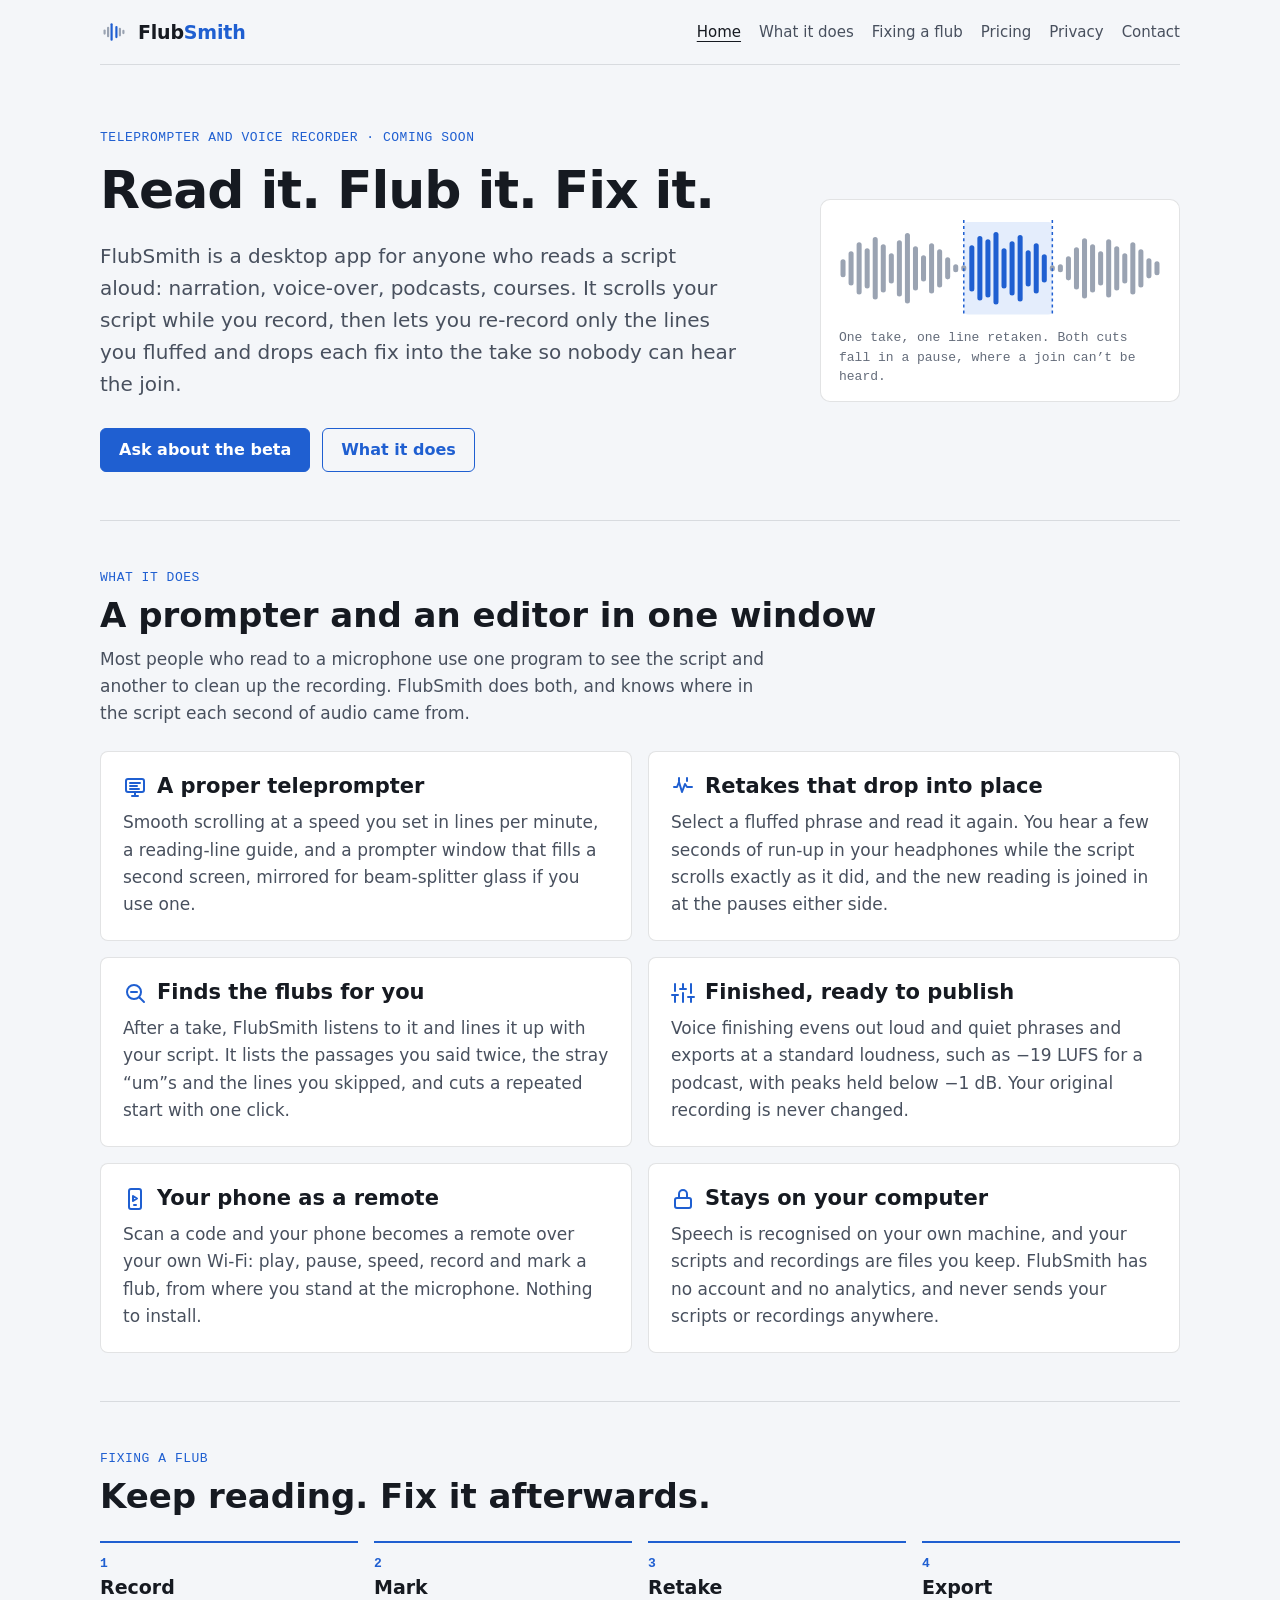
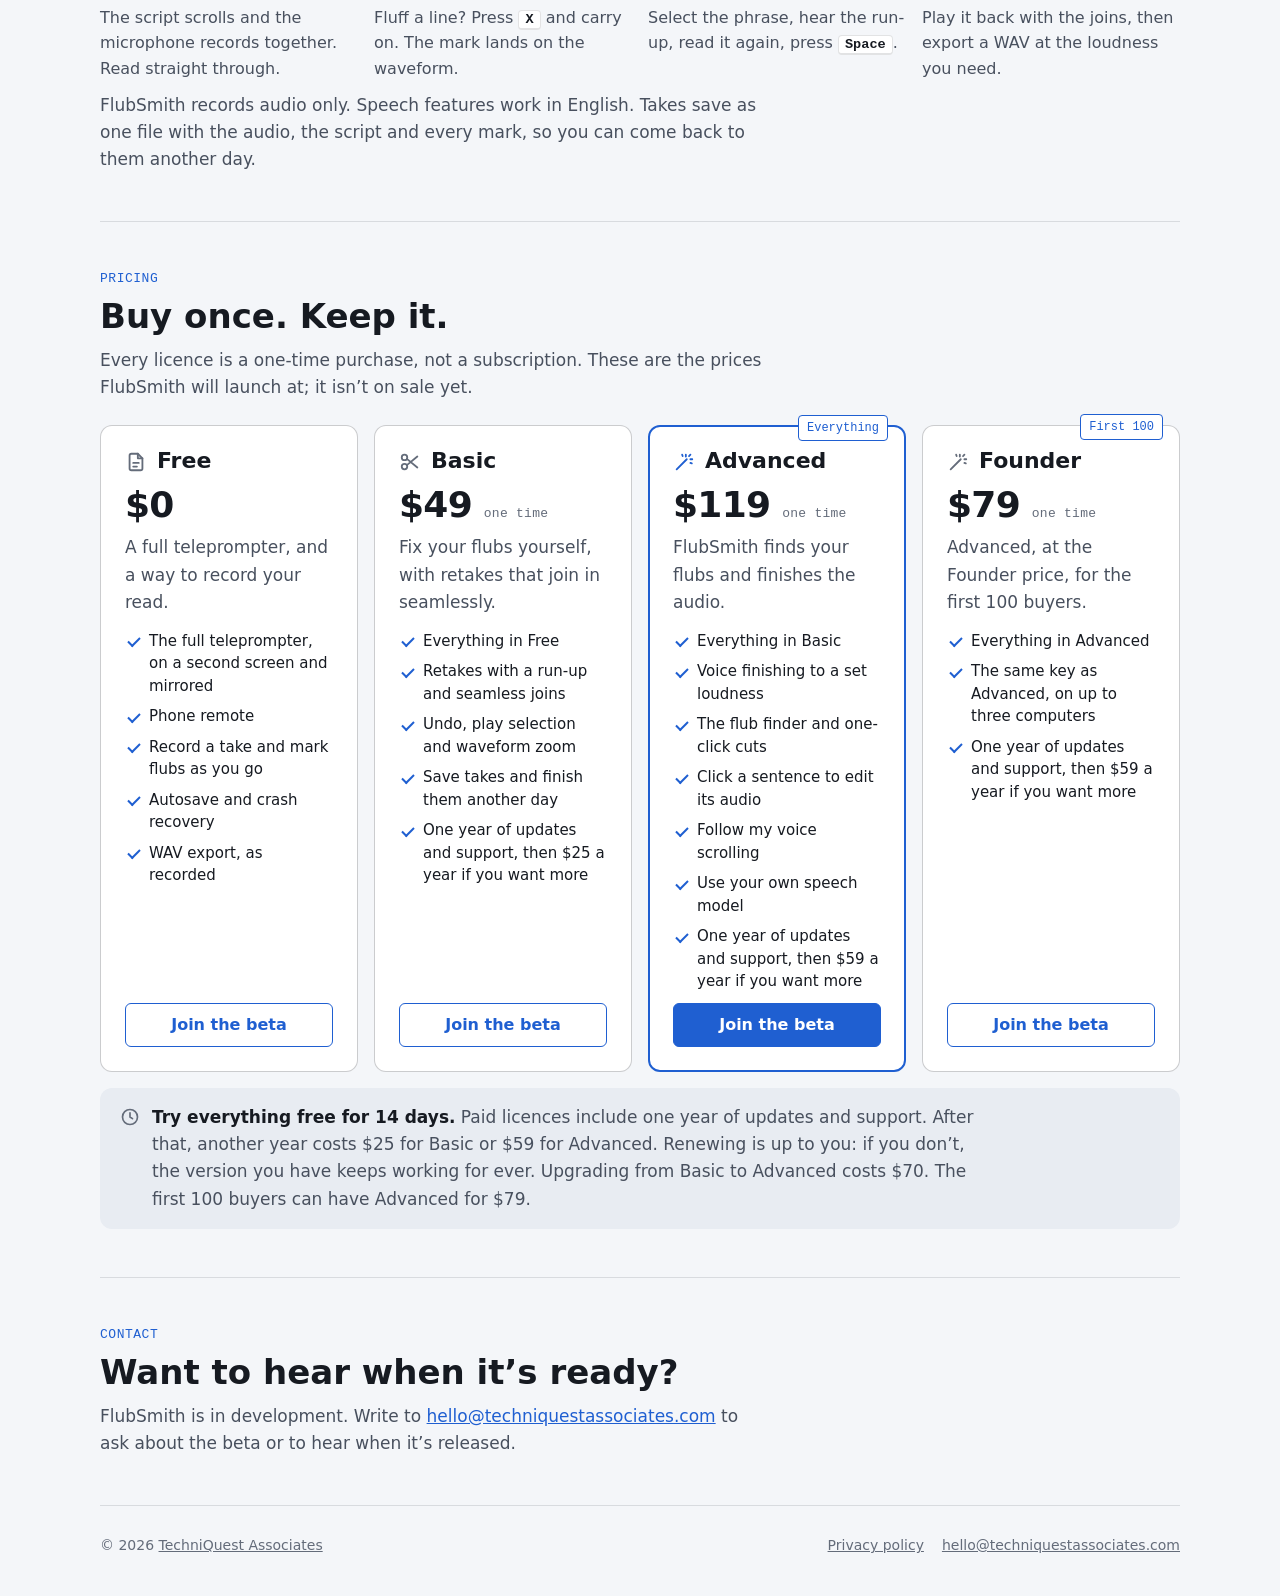
==== commit 76832d68: "Sit the plan tags on the card edge, so they don't overlap the heading in four columns" ====
--- a/index.html
+++ b/index.html
@@ -7,7 +7,7 @@
 <meta name="description" content="FlubSmith is a desktop teleprompter and voice recorder. Read your script, re-record just the lines you fluffed, and export a clean take, without another program.">
 <link rel="canonical" href="https://www.flubsmith.com/">
 <link rel="icon" href="favicon.svg" type="image/svg+xml">
-<link rel="stylesheet" href="site.css?v=6">
+<link rel="stylesheet" href="site.css?v=7">
 </head>
 <body>
 <svg width="0" height="0" style="position:absolute" aria-hidden="true">
--- a/site.css
+++ b/site.css
@@ -102,7 +102,7 @@
 .btn.quiet:hover { background: var(--accent-soft); }
 @media (prefers-reduced-motion: reduce) { .plan { transition: none; } }
 .plan.feat { border: 2px solid var(--accent); padding: 21px 23px 23px; }
-.plan .tag { position: absolute; top: 20px; right: 20px; }
+.plan .tag { position: absolute; top: -12px; right: 16px; background: var(--surface); border: 1px solid var(--accent); }
 .plan h3 { font-size: 22px; font-weight: 700; display: flex; align-items: center; gap: 10px; }
 .plan h3 svg { width: 22px; height: 22px; color: var(--ink-3); flex: none; }
 .plan.feat h3 svg { color: var(--accent); }
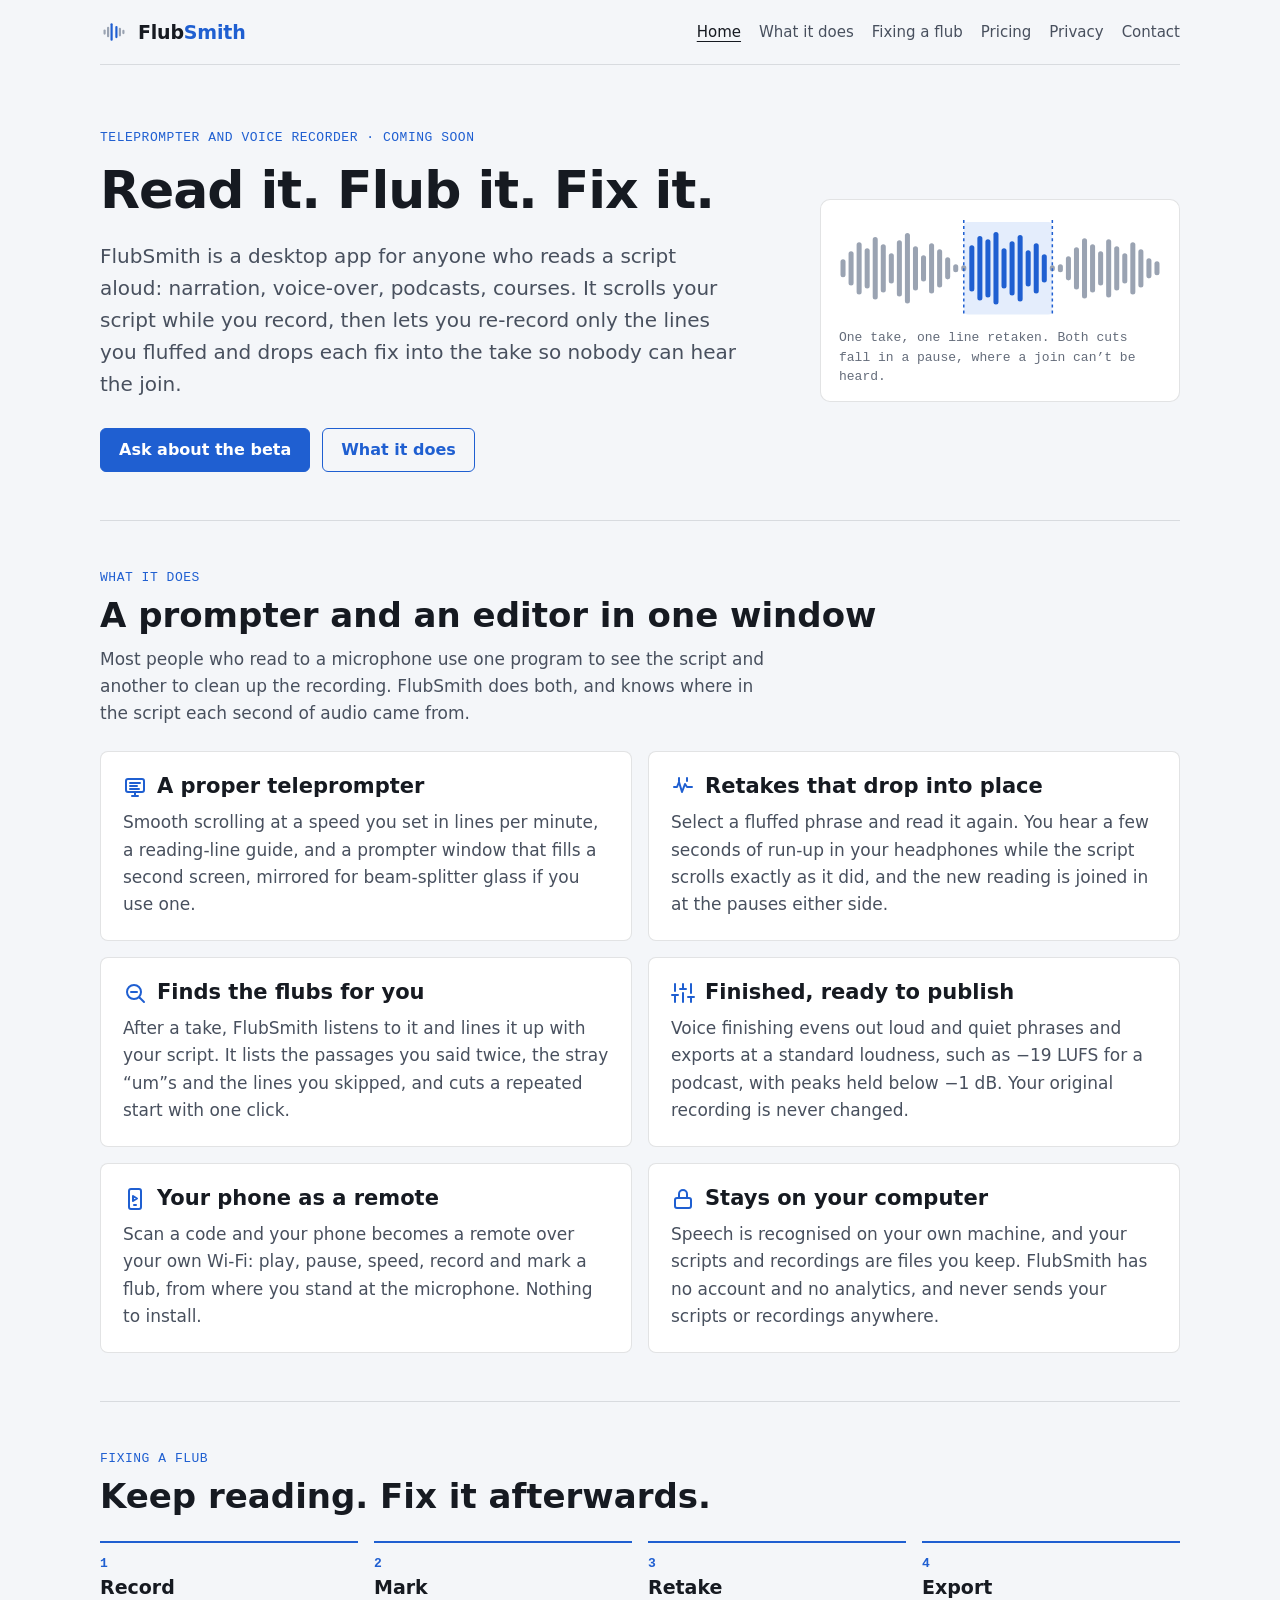
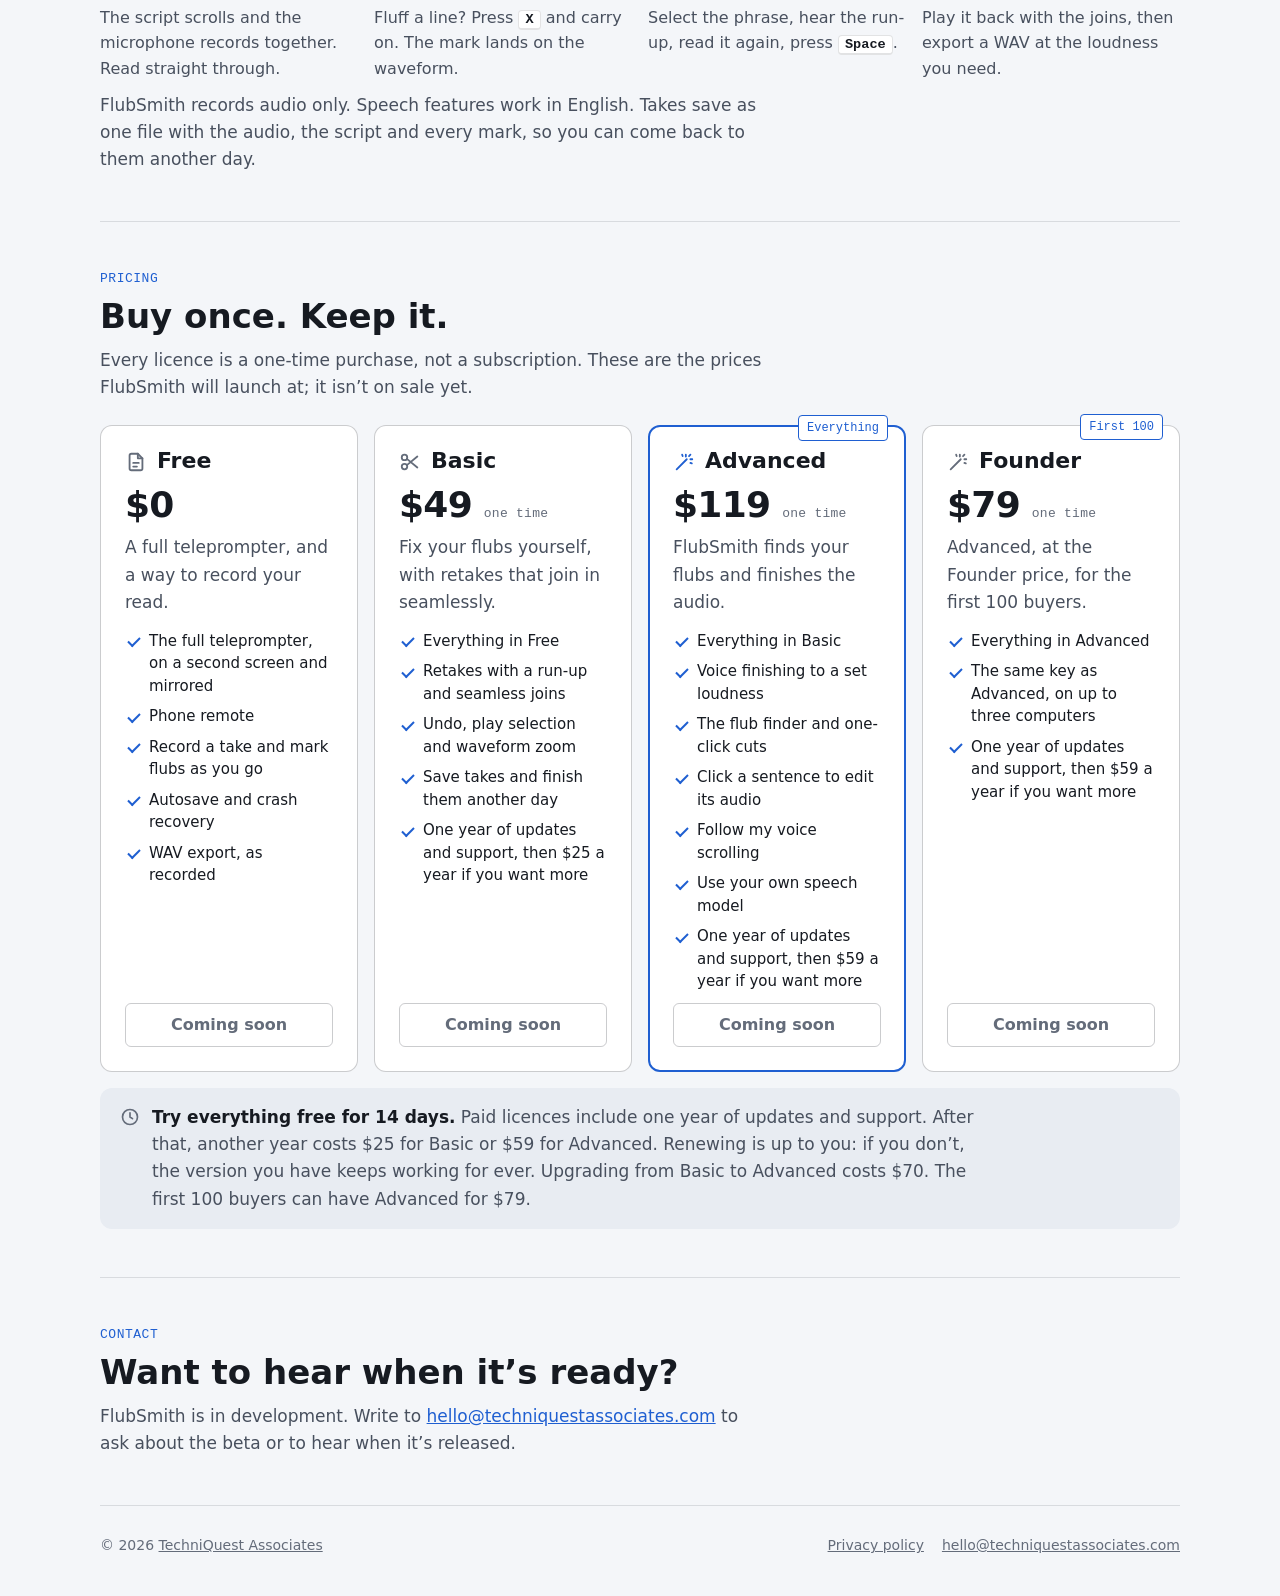
==== commit 8c1ce5c9: "Show Coming soon in the price cards instead of beta sign-ups, with one store switch for the buy link" ====
--- a/index.html
+++ b/index.html
@@ -7,7 +7,7 @@
 <meta name="description" content="FlubSmith is a desktop teleprompter and voice recorder. Read your script, re-record just the lines you fluffed, and export a clean take, without another program.">
 <link rel="canonical" href="https://www.flubsmith.com/">
 <link rel="icon" href="favicon.svg" type="image/svg+xml">
-<link rel="stylesheet" href="site.css?v=7">
+<link rel="stylesheet" href="site.css?v=8">
 </head>
 <body>
 <svg width="0" height="0" style="position:absolute" aria-hidden="true">
@@ -121,7 +121,7 @@
           <li>Autosave and crash recovery</li>
           <li>WAV export, as recorded</li>
         </ul>
-        <a class="btn quiet" href="mailto:hello@techniquestassociates.com?subject=FlubSmith%20beta%3A%20Free">Join the beta</a>
+        <a class="btn quiet" data-buy="free" aria-disabled="true">Coming soon</a>
       </article>
       <article class="plan">
         <h3><svg width="24" height="24" viewBox="0 0 24 24" aria-hidden="true"><use href="#i-scissors"/></svg>Basic</h3>
@@ -134,7 +134,7 @@
           <li>Save takes and finish them another day</li>
           <li>One year of updates and support, then $25 a year if you want more</li>
         </ul>
-        <a class="btn quiet" href="mailto:hello@techniquestassociates.com?subject=FlubSmith%20beta%3A%20Basic">Join the beta</a>
+        <a class="btn quiet" data-buy="basic" aria-disabled="true">Coming soon</a>
       </article>
       <article class="plan feat">
         <span class="tag">Everything</span>
@@ -150,7 +150,7 @@
           <li>Use your own speech model</li>
           <li>One year of updates and support, then $59 a year if you want more</li>
         </ul>
-        <a class="btn" href="mailto:hello@techniquestassociates.com?subject=FlubSmith%20beta%3A%20Advanced">Join the beta</a>
+        <a class="btn" data-buy="advanced" aria-disabled="true">Coming soon</a>
       </article>
       <article class="plan" id="founder">
         <span class="tag">First 100</span>
@@ -163,7 +163,7 @@
           <li>One year of updates and support, then $59 a year if you want more</li>
         </ul>
         <p class="left" id="founder-left" role="status" aria-live="polite" hidden></p>
-        <a class="btn quiet" data-buy="founder" href="mailto:hello@techniquestassociates.com?subject=FlubSmith%20beta%3A%20Founder">Join the beta</a>
+        <a class="btn quiet" data-buy="founder" aria-disabled="true">Coming soon</a>
       </article>
     </div>
     <div class="trial">
@@ -185,6 +185,31 @@
 </footer>
 
 <script>
+/* STORE SETTINGS: the one place to open the store and set its links.
+   open   false = not on sale: each card's button reads "Coming soon" and does
+          nothing. true = on sale: each button whose link below is set goes to it.
+   links  free: where to download FlubSmith. basic, advanced, founder: the Stripe
+          Payment Links (https://buy.stripe.com/…), made as the techniquest-keys
+          user manual, section 5, says, each redirecting after payment to
+          https://www.flubsmith.com/thanks.html?session_id={CHECKOUT_SESSION_ID}
+   Prices are written in the cards above. Renewals and upgrades are bought from
+   the app (techniquest-keys ADR 041). */
+const STORE = {
+  open: false,
+  links: { free: '', basic: '', advanced: '', founder: '' },
+};
+const BUY_LABELS = { free: 'Download free', basic: 'Buy Basic', advanced: 'Buy Advanced', founder: 'Buy Founder' };
+
+(() => {
+  for (const button of document.querySelectorAll('[data-buy]')) {
+    const link = STORE.links[button.dataset.buy] || '';
+    if (!STORE.open || !link.startsWith('https://')) continue;
+    button.href = link;
+    button.textContent = BUY_LABELS[button.dataset.buy];
+    button.removeAttribute('aria-disabled');
+  }
+})();
+
 // How many Founder licences are left, from the license key service
 // (techniquest-keys, ADR 040). If it can't be reached, the card shows without a count.
 (() => {
--- a/site.css
+++ b/site.css
@@ -100,6 +100,7 @@
 .plan:hover { border-color: var(--accent); }
 .plan .btn { margin-top: auto; text-align: center; }
 .btn.quiet:hover { background: var(--accent-soft); }
+.btn[aria-disabled="true"] { background: transparent; color: var(--ink-3); border-color: var(--rule-strong); cursor: default; pointer-events: none; }
 @media (prefers-reduced-motion: reduce) { .plan { transition: none; } }
 .plan.feat { border: 2px solid var(--accent); padding: 21px 23px 23px; }
 .plan .tag { position: absolute; top: -12px; right: 16px; background: var(--surface); border: 1px solid var(--accent); }
